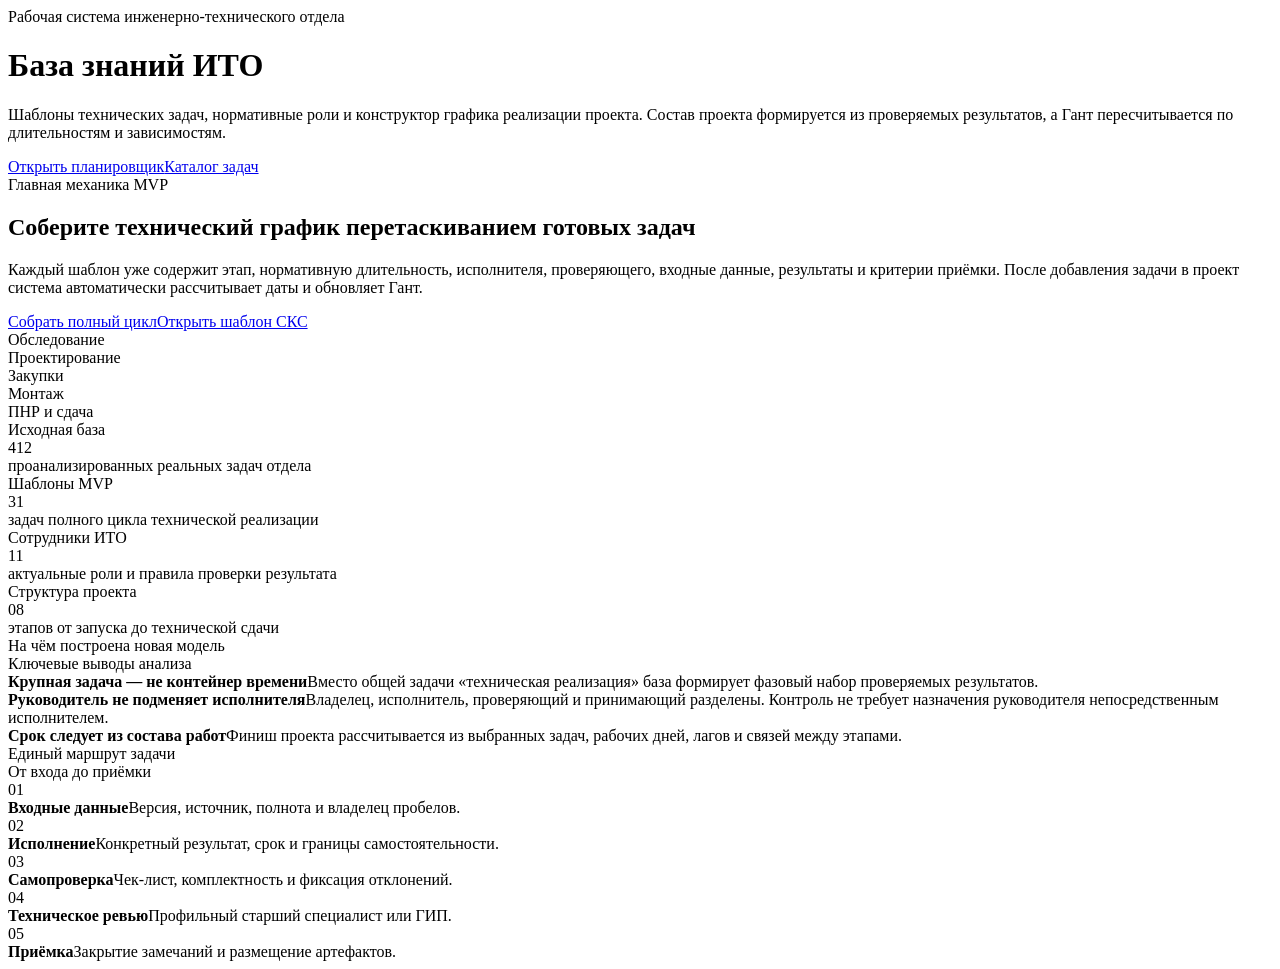
==== index.html @ ded4d078 "Add knowledge base home page" ====
<!doctype html><html lang="ru"><head><meta charset="utf-8"><meta name="viewport" content="width=device-width,initial-scale=1"><title>База знаний ИТО — Обзор</title><link rel="stylesheet" href="assets/styles.css"></head><body>
<div data-header></div><div class="layout"><div data-sidebar></div><main class="main">
  <div class="page-head"><div><div class="eyebrow">Рабочая система инженерно-технического отдела</div><h1>База знаний ИТО</h1><p class="lead">Шаблоны технических задач, нормативные роли и конструктор графика реализации проекта. Состав проекта формируется из проверяемых результатов, а Гант пересчитывается по длительностям и зависимостям.</p></div><div class="page-actions"><a class="btn btn-primary" href="planner.html">Открыть планировщик</a><a class="btn" href="templates.html">Каталог задач</a></div></div>

  <section class="card hero-panel">
    <div class="hero-copy"><div class="eyebrow">Главная механика MVP</div><h2>Соберите технический график перетаскиванием готовых задач</h2><p>Каждый шаблон уже содержит этап, нормативную длительность, исполнителя, проверяющего, входные данные, результаты и критерии приёмки. После добавления задачи в проект система автоматически рассчитывает даты и обновляет Гант.</p><div class="hero-actions"><a class="btn btn-primary" href="planner.html?preset=full">Собрать полный цикл</a><a class="btn" href="planner.html?preset=sks">Открыть шаблон СКС</a></div></div>
    <div class="mini-gantt" aria-label="Пример графика"><div class="mini-row"><div class="mini-label">Обследование</div><div class="mini-track"><div class="mini-bar" style="width:31%"></div></div></div><div class="mini-row"><div class="mini-label">Проектирование</div><div class="mini-track"><div class="mini-bar" style="width:67%;margin-left:18%"></div></div></div><div class="mini-row"><div class="mini-label">Закупки</div><div class="mini-track"><div class="mini-bar" style="width:46%;margin-left:43%"></div></div></div><div class="mini-row"><div class="mini-label">Монтаж</div><div class="mini-track"><div class="mini-bar" style="width:38%;margin-left:53%"></div></div></div><div class="mini-row"><div class="mini-label">ПНР и сдача</div><div class="mini-track"><div class="mini-bar" style="width:28%;margin-left:71%"></div></div></div></div>
  </section>

  <section class="grid grid-4 section">
    <div class="card card-pad metric"><div class="metric-label">Исходная база</div><div class="metric-value accent">412</div><div class="metric-note">проанализированных реальных задач отдела</div></div>
    <div class="card card-pad metric"><div class="metric-label">Шаблоны MVP</div><div class="metric-value">31</div><div class="metric-note">задач полного цикла технической реализации</div></div>
    <div class="card card-pad metric"><div class="metric-label">Сотрудники ИТО</div><div class="metric-value">11</div><div class="metric-note">актуальные роли и правила проверки результата</div></div>
    <div class="card card-pad metric"><div class="metric-label">Структура проекта</div><div class="metric-value">08</div><div class="metric-note">этапов от запуска до технической сдачи</div></div>
  </section>

  <section class="section"><div class="section-head"><div class="section-title">На чём построена новая модель</div><div class="section-note">Ключевые выводы анализа</div></div><div class="grid grid-3 insight-list">
    <div class="insight"><strong>Крупная задача — не контейнер времени</strong><span>Вместо общей задачи «техническая реализация» база формирует фазовый набор проверяемых результатов.</span></div>
    <div class="insight"><strong>Руководитель не подменяет исполнителя</strong><span>Владелец, исполнитель, проверяющий и принимающий разделены. Контроль не требует назначения руководителя непосредственным исполнителем.</span></div>
    <div class="insight"><strong>Срок следует из состава работ</strong><span>Финиш проекта рассчитывается из выбранных задач, рабочих дней, лагов и связей между этапами.</span></div>
  </div></section>

  <section class="section"><div class="section-head"><div class="section-title">Единый маршрут задачи</div><div class="section-note">От входа до приёмки</div></div><div class="process-flow">
    <div class="process-step"><div class="process-num">01</div><strong>Входные данные</strong><span>Версия, источник, полнота и владелец пробелов.</span></div>
    <div class="process-step"><div class="process-num">02</div><strong>Исполнение</strong><span>Конкретный результат, срок и границы самостоятельности.</span></div>
    <div class="process-step"><div class="process-num">03</div><strong>Самопроверка</strong><span>Чек-лист, комплектность и фиксация отклонений.</span></div>
    <div class="process-step"><div class="process-num">04</div><strong>Техническое ревью</strong><span>Профильный старший специалист или ГИП.</span></div>
    <div class="process-step"><div class="process-num">05</div><strong>Приёмка</strong><span>Закрытие замечаний и размещение артефактов.</span></div>
  </div></section>
</main></div><script src="assets/data.js"></script><script src="assets/app.js"></script></body></html>
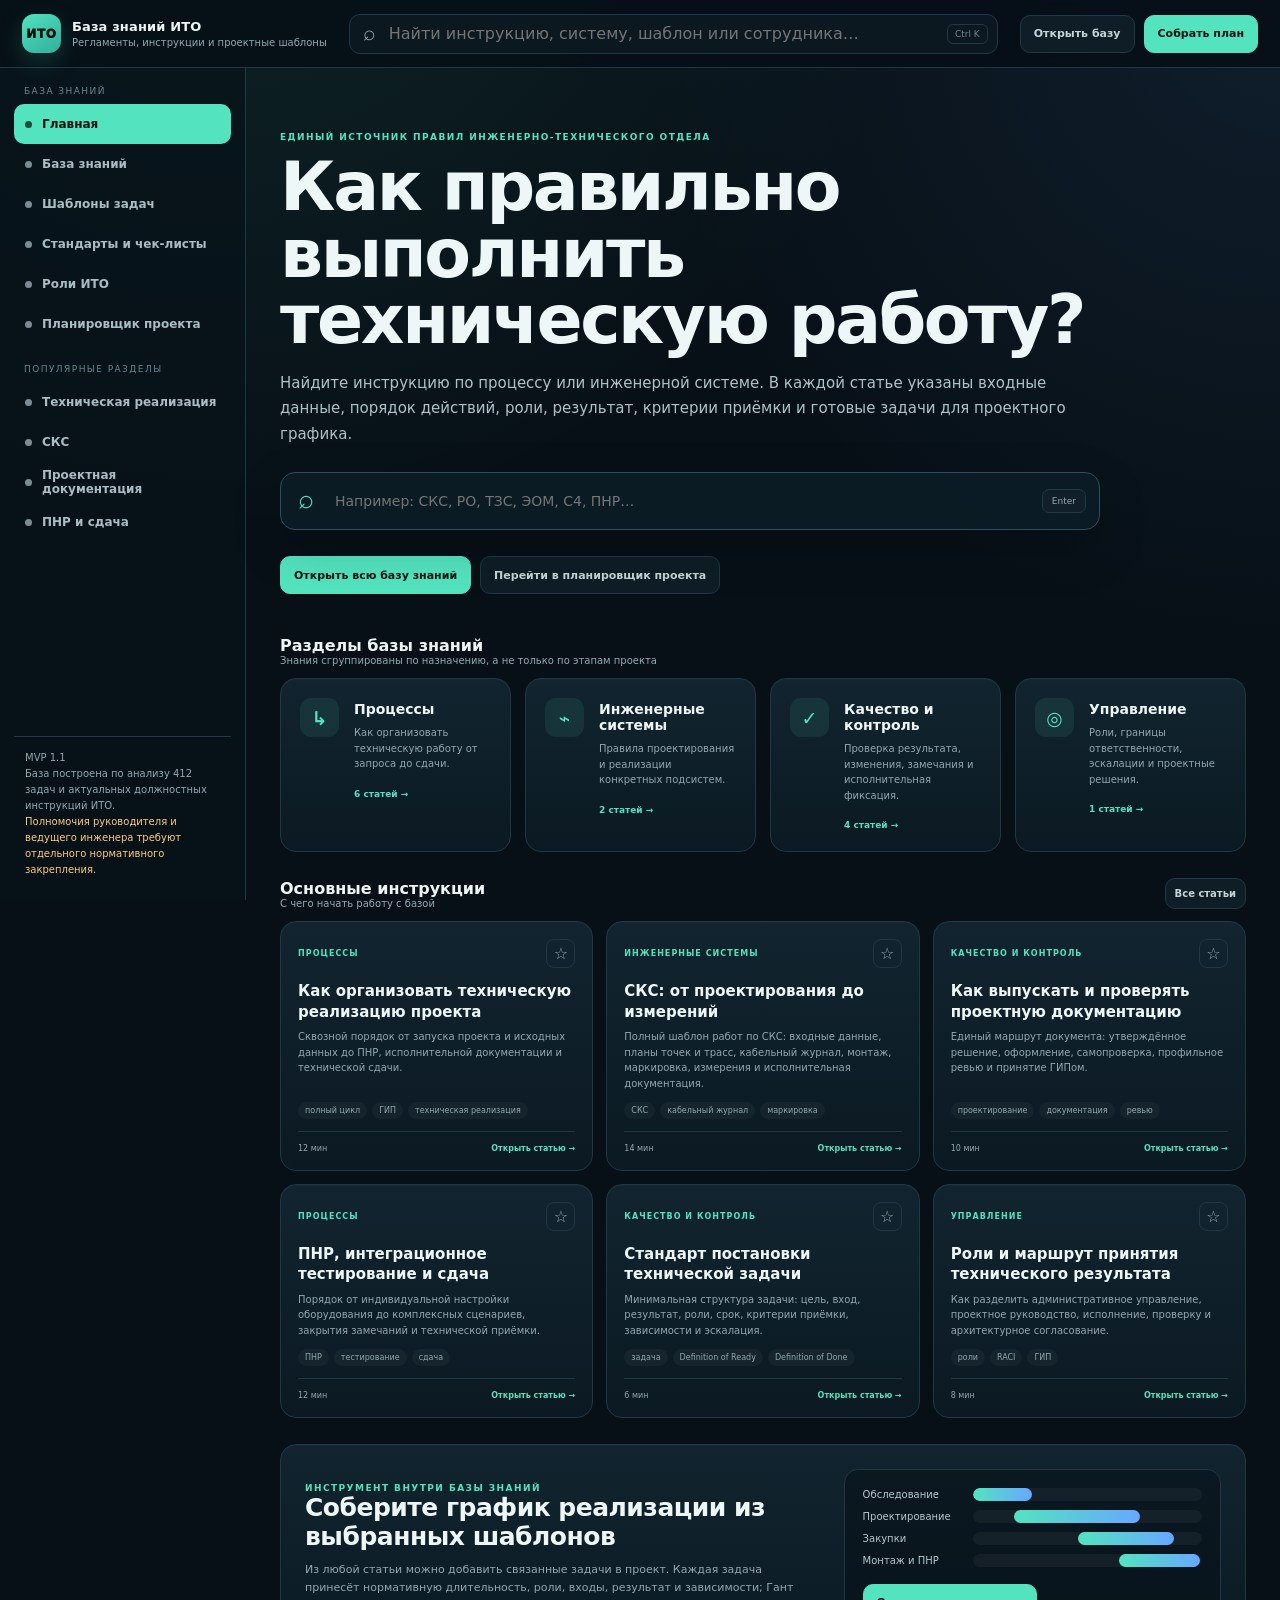
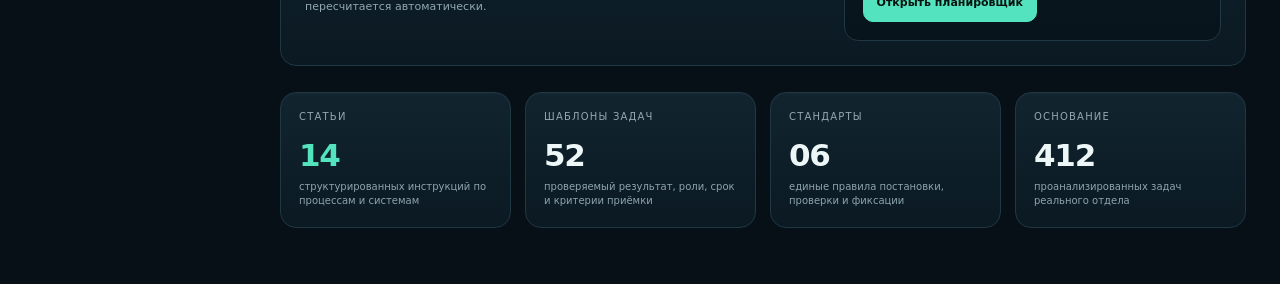
==== commit a4720982: "Load expanded design knowledge catalog" ====
--- a/index.html
+++ b/index.html
@@ -1,30 +1,8 @@
-<!doctype html><html lang="ru"><head><meta charset="utf-8"><meta name="viewport" content="width=device-width,initial-scale=1"><title>База знаний ИТО — Обзор</title><link rel="stylesheet" href="assets/styles.css"></head><body>
+<!doctype html><html lang="ru"><head><meta charset="utf-8"><meta name="viewport" content="width=device-width,initial-scale=1"><title>База знаний ИТО</title><link rel="stylesheet" href="assets/styles.css"></head><body>
 <div data-header></div><div class="layout"><div data-sidebar></div><main class="main">
-  <div class="page-head"><div><div class="eyebrow">Рабочая система инженерно-технического отдела</div><h1>База знаний ИТО</h1><p class="lead">Шаблоны технических задач, нормативные роли и конструктор графика реализации проекта. Состав проекта формируется из проверяемых результатов, а Гант пересчитывается по длительностям и зависимостям.</p></div><div class="page-actions"><a class="btn btn-primary" href="planner.html">Открыть планировщик</a><a class="btn" href="templates.html">Каталог задач</a></div></div>
-
-  <section class="card hero-panel">
-    <div class="hero-copy"><div class="eyebrow">Главная механика MVP</div><h2>Соберите технический график перетаскиванием готовых задач</h2><p>Каждый шаблон уже содержит этап, нормативную длительность, исполнителя, проверяющего, входные данные, результаты и критерии приёмки. После добавления задачи в проект система автоматически рассчитывает даты и обновляет Гант.</p><div class="hero-actions"><a class="btn btn-primary" href="planner.html?preset=full">Собрать полный цикл</a><a class="btn" href="planner.html?preset=sks">Открыть шаблон СКС</a></div></div>
-    <div class="mini-gantt" aria-label="Пример графика"><div class="mini-row"><div class="mini-label">Обследование</div><div class="mini-track"><div class="mini-bar" style="width:31%"></div></div></div><div class="mini-row"><div class="mini-label">Проектирование</div><div class="mini-track"><div class="mini-bar" style="width:67%;margin-left:18%"></div></div></div><div class="mini-row"><div class="mini-label">Закупки</div><div class="mini-track"><div class="mini-bar" style="width:46%;margin-left:43%"></div></div></div><div class="mini-row"><div class="mini-label">Монтаж</div><div class="mini-track"><div class="mini-bar" style="width:38%;margin-left:53%"></div></div></div><div class="mini-row"><div class="mini-label">ПНР и сдача</div><div class="mini-track"><div class="mini-bar" style="width:28%;margin-left:71%"></div></div></div></div>
-  </section>
-
-  <section class="grid grid-4 section">
-    <div class="card card-pad metric"><div class="metric-label">Исходная база</div><div class="metric-value accent">412</div><div class="metric-note">проанализированных реальных задач отдела</div></div>
-    <div class="card card-pad metric"><div class="metric-label">Шаблоны MVP</div><div class="metric-value">31</div><div class="metric-note">задач полного цикла технической реализации</div></div>
-    <div class="card card-pad metric"><div class="metric-label">Сотрудники ИТО</div><div class="metric-value">11</div><div class="metric-note">актуальные роли и правила проверки результата</div></div>
-    <div class="card card-pad metric"><div class="metric-label">Структура проекта</div><div class="metric-value">08</div><div class="metric-note">этапов от запуска до технической сдачи</div></div>
-  </section>
-
-  <section class="section"><div class="section-head"><div class="section-title">На чём построена новая модель</div><div class="section-note">Ключевые выводы анализа</div></div><div class="grid grid-3 insight-list">
-    <div class="insight"><strong>Крупная задача — не контейнер времени</strong><span>Вместо общей задачи «техническая реализация» база формирует фазовый набор проверяемых результатов.</span></div>
-    <div class="insight"><strong>Руководитель не подменяет исполнителя</strong><span>Владелец, исполнитель, проверяющий и принимающий разделены. Контроль не требует назначения руководителя непосредственным исполнителем.</span></div>
-    <div class="insight"><strong>Срок следует из состава работ</strong><span>Финиш проекта рассчитывается из выбранных задач, рабочих дней, лагов и связей между этапами.</span></div>
-  </div></section>
-
-  <section class="section"><div class="section-head"><div class="section-title">Единый маршрут задачи</div><div class="section-note">От входа до приёмки</div></div><div class="process-flow">
-    <div class="process-step"><div class="process-num">01</div><strong>Входные данные</strong><span>Версия, источник, полнота и владелец пробелов.</span></div>
-    <div class="process-step"><div class="process-num">02</div><strong>Исполнение</strong><span>Конкретный результат, срок и границы самостоятельности.</span></div>
-    <div class="process-step"><div class="process-num">03</div><strong>Самопроверка</strong><span>Чек-лист, комплектность и фиксация отклонений.</span></div>
-    <div class="process-step"><div class="process-num">04</div><strong>Техническое ревью</strong><span>Профильный старший специалист или ГИП.</span></div>
-    <div class="process-step"><div class="process-num">05</div><strong>Приёмка</strong><span>Закрытие замечаний и размещение артефактов.</span></div>
-  </div></section>
-</main></div><script src="assets/data.js"></script><script src="assets/app.js"></script></body></html>
+  <section class="knowledge-home-hero"><div class="eyebrow">Единый источник правил инженерно-технического отдела</div><h1>Как правильно выполнить техническую работу?</h1><p>Найдите инструкцию по процессу или инженерной системе. В каждой статье указаны входные данные, порядок действий, роли, результат, критерии приёмки и готовые задачи для проектного графика.</p><div class="knowledge-home-search"><span>⌕</span><input id="homeKnowledgeSearch" placeholder="Например: СКС, РО, ТЗС, ЭОМ, С4, ПНР…"><kbd>Enter</kbd></div><div id="homeSearchResult" class="home-search-results"></div><div class="hero-actions"><a class="btn btn-primary" href="knowledge.html">Открыть всю базу знаний</a><a class="btn" href="planner.html">Перейти в планировщик проекта</a></div></section>
+  <section class="section"><div class="section-head"><div><div class="section-title">Разделы базы знаний</div><div class="section-note">Знания сгруппированы по назначению, а не только по этапам проекта</div></div></div><div class="grid grid-4" id="homeCategories"></div></section>
+  <section class="section"><div class="section-head"><div><div class="section-title">Основные инструкции</div><div class="section-note">С чего начать работу с базой</div></div><a class="btn btn-sm" href="knowledge.html">Все статьи</a></div><div class="article-grid home-article-grid" id="homeArticles"></div></section>
+  <section class="section"><div class="card knowledge-planner-callout"><div><div class="eyebrow">Инструмент внутри базы знаний</div><h2>Соберите график реализации из выбранных шаблонов</h2><p>Из любой статьи можно добавить связанные задачи в проект. Каждая задача принесёт нормативную длительность, роли, входы, результат и зависимости; Гант пересчитается автоматически.</p></div><div class="planner-callout-visual"><div class="mini-row"><div class="mini-label">Обследование</div><div class="mini-track"><div class="mini-bar" style="width:26%"></div></div></div><div class="mini-row"><div class="mini-label">Проектирование</div><div class="mini-track"><div class="mini-bar" style="width:55%;margin-left:18%"></div></div></div><div class="mini-row"><div class="mini-label">Закупки</div><div class="mini-track"><div class="mini-bar" style="width:42%;margin-left:46%"></div></div></div><div class="mini-row"><div class="mini-label">Монтаж и ПНР</div><div class="mini-track"><div class="mini-bar" style="width:35%;margin-left:64%"></div></div></div><a class="btn btn-primary" href="planner.html?preset=full">Открыть планировщик</a></div></div></section>
+  <section class="grid grid-4 section"><div class="card card-pad metric"><div class="metric-label">Статьи</div><div class="metric-value accent" id="articleMetric">14</div><div class="metric-note">структурированных инструкций по процессам и системам</div></div><div class="card card-pad metric"><div class="metric-label">Шаблоны задач</div><div class="metric-value" id="templateMetric">52</div><div class="metric-note">проверяемый результат, роли, срок и критерии приёмки</div></div><div class="card card-pad metric"><div class="metric-label">Стандарты</div><div class="metric-value">06</div><div class="metric-note">единые правила постановки, проверки и фиксации</div></div><div class="card card-pad metric"><div class="metric-label">Основание</div><div class="metric-value">412</div><div class="metric-note">проанализированных задач реального отдела</div></div></section>
+</main></div><script src="assets/data.js"></script><script src="assets/design-v12-rows-1.js"></script><script src="assets/design-v12-rows-2.js"></script><script src="assets/design-v12-rows-3.js"></script><script src="assets/design-v12-apply.js"></script><script src="assets/knowledge.js"></script><script src="assets/app.js"></script></body></html>
--- a/assets/styles.css
+++ b/assets/styles.css
@@ -0,0 +1,454 @@
+:root {
+  --bg: #071017;
+  --bg-2: #0a151e;
+  --surface: #0d1b25;
+  --surface-2: #10222d;
+  --surface-3: #132a35;
+  --line: #203744;
+  --line-2: #2f4e5c;
+  --text: #eef7f8;
+  --muted: #92a9b1;
+  --muted-2: #6d858e;
+  --accent: #53e3bf;
+  --accent-2: #67a8ff;
+  --warn: #ffcc7a;
+  --danger: #ff7f91;
+  --good: #7ce0a8;
+  --shadow: 0 20px 55px rgba(0, 0, 0, .28);
+  --radius: 16px;
+  --sidebar: 246px;
+  --topbar: 68px;
+  --day-width: 30px;
+  font-family: Inter, ui-sans-serif, system-ui, -apple-system, BlinkMacSystemFont, "Segoe UI", sans-serif;
+  color-scheme: dark;
+}
+* { box-sizing: border-box; }
+html { background: var(--bg); }
+body { margin: 0; color: var(--text); background:
+  radial-gradient(circle at 18% -10%, rgba(83,227,191,.10), transparent 31%),
+  radial-gradient(circle at 100% 0%, rgba(103,168,255,.09), transparent 28%),
+  var(--bg); min-height: 100vh; }
+a { color: inherit; text-decoration: none; }
+button, input, select, textarea { font: inherit; }
+button { color: inherit; }
+.hidden { display: none !important; }
+.muted { color: var(--muted); }
+.small { font-size: 12px; }
+.good { color: var(--good); }
+.warn { color: var(--warn); }
+.danger { color: var(--danger); }
+.accent { color: var(--accent); }
+
+.topbar {
+  position: fixed; inset: 0 0 auto 0; height: var(--topbar); z-index: 80;
+  display: flex; align-items: center; gap: 22px; padding: 0 22px;
+  border-bottom: 1px solid var(--line); background: rgba(7,16,23,.92); backdrop-filter: blur(18px);
+}
+.brand { min-width: calc(var(--sidebar) - 22px); display: flex; align-items: center; gap: 11px; }
+.brand-mark { width: 39px; height: 39px; display: grid; place-items: center; border-radius: 12px; background: linear-gradient(145deg, var(--accent), #2fae9b); color: #04110d; font-weight: 950; font-size: 12px; letter-spacing: .06em; box-shadow: 0 8px 25px rgba(83,227,191,.18); }
+.brand-copy strong { display: block; font-size: 13px; letter-spacing: .01em; }
+.brand-copy span { display: block; color: var(--muted); font-size: 10px; margin-top: 3px; }
+.top-search { position: relative; flex: 1; max-width: 660px; }
+.top-search input { width: 100%; height: 40px; padding: 0 92px 0 39px; color: var(--text); border: 1px solid var(--line); border-radius: 11px; background: #0b1820; outline: none; }
+.top-search:before { content: "⌕"; position: absolute; left: 14px; top: 7px; color: var(--muted); font-size: 21px; z-index: 2; }
+.top-search input:focus { border-color: var(--line-2); box-shadow: 0 0 0 4px rgba(83,227,191,.06); }
+.search-kbd { position: absolute; right: 10px; top: 10px; padding: 4px 7px; border: 1px solid var(--line); border-radius: 6px; color: var(--muted-2); font-size: 9px; }
+.top-actions { margin-left: auto; display: flex; gap: 9px; }
+
+.layout { padding-top: var(--topbar); min-height: 100vh; display: grid; grid-template-columns: var(--sidebar) minmax(0, 1fr); }
+.sidebar { position: fixed; top: var(--topbar); left: 0; bottom: 0; width: var(--sidebar); padding: 18px 14px; border-right: 1px solid var(--line); background: rgba(8,18,25,.72); display: flex; flex-direction: column; }
+.nav-group + .nav-group { margin-top: 20px; }
+.nav-label { padding: 0 10px 8px; color: var(--muted-2); font-size: 9px; text-transform: uppercase; letter-spacing: .16em; }
+.nav-link { display: flex; align-items: center; gap: 10px; min-height: 40px; padding: 0 11px; border-radius: 10px; color: #a9bdc3; font-size: 12px; font-weight: 650; }
+.nav-link:hover { background: rgba(255,255,255,.035); color: var(--text); }
+.nav-link.active { color: #07130f; background: var(--accent); }
+.nav-dot { width: 7px; height: 7px; border-radius: 50%; background: currentColor; opacity: .72; }
+.sidebar-foot { margin-top: auto; padding: 13px 11px 4px; border-top: 1px solid var(--line); color: var(--muted); font-size: 10px; line-height: 1.6; }
+.main { grid-column: 2; width: 100%; min-width: 0; padding: 30px 34px 56px; }
+
+.page-head { display: flex; align-items: flex-start; justify-content: space-between; gap: 26px; margin-bottom: 24px; }
+.eyebrow { color: var(--accent); text-transform: uppercase; letter-spacing: .16em; font-size: 9px; font-weight: 850; }
+h1, h2, h3, p { margin-top: 0; }
+h1 { margin-bottom: 10px; font-size: clamp(28px, 4vw, 45px); line-height: 1.04; letter-spacing: -.035em; }
+h2 { margin-bottom: 10px; font-size: 24px; letter-spacing: -.02em; }
+h3 { margin-bottom: 8px; font-size: 15px; }
+.lead { max-width: 760px; color: #a8bdc3; font-size: 14px; line-height: 1.65; margin-bottom: 0; }
+.page-actions { display: flex; gap: 9px; flex-wrap: wrap; justify-content: flex-end; }
+
+.btn { min-height: 38px; display: inline-flex; align-items: center; justify-content: center; gap: 8px; padding: 0 13px; border: 1px solid var(--line); border-radius: 10px; background: #0e1d26; color: #c4d4d8; font-size: 11px; font-weight: 750; cursor: pointer; }
+.btn:hover { border-color: var(--line-2); background: #122731; color: var(--text); }
+.btn-primary { color: #06130f; background: var(--accent); border-color: var(--accent); }
+.btn-primary:hover { color: #06130f; background: #69edcb; border-color: #69edcb; }
+.btn-danger { color: #ffd9df; border-color: rgba(255,127,145,.28); background: rgba(255,127,145,.08); }
+.btn-ghost { background: transparent; }
+.btn-sm { min-height: 31px; padding: 0 9px; font-size: 10px; }
+.icon-btn { width: 31px; height: 31px; display: grid; place-items: center; padding: 0; border: 1px solid var(--line); border-radius: 8px; background: #0c1a22; color: var(--muted); cursor: pointer; }
+.icon-btn:hover { color: var(--text); border-color: var(--line-2); }
+
+.grid { display: grid; gap: 14px; }
+.grid-2 { grid-template-columns: repeat(2, minmax(0,1fr)); }
+.grid-3 { grid-template-columns: repeat(3, minmax(0,1fr)); }
+.grid-4 { grid-template-columns: repeat(4, minmax(0,1fr)); }
+.card { border: 1px solid var(--line); border-radius: var(--radius); background: linear-gradient(180deg, rgba(18,38,49,.92), rgba(11,26,35,.92)); box-shadow: 0 1px 0 rgba(255,255,255,.02) inset; }
+.card-pad { padding: 18px; }
+.metric { min-height: 126px; }
+.metric-label { color: var(--muted); font-size: 10px; text-transform: uppercase; letter-spacing: .12em; }
+.metric-value { margin-top: 15px; font-size: 31px; font-weight: 900; letter-spacing: -.04em; }
+.metric-note { margin-top: 7px; color: #8ea5ad; font-size: 10px; line-height: 1.45; }
+.section { margin-top: 26px; }
+.section-head { display: flex; align-items: center; justify-content: space-between; gap: 12px; margin-bottom: 12px; }
+.section-title { font-size: 16px; font-weight: 850; }
+.section-note { color: var(--muted); font-size: 10px; }
+
+.hero-panel { padding: 25px; display: grid; grid-template-columns: minmax(0,1.15fr) minmax(320px,.85fr); gap: 22px; overflow: hidden; position: relative; }
+.hero-panel:after { content: ""; position: absolute; width: 330px; height: 330px; border-radius: 50%; right: -150px; top: -170px; background: rgba(83,227,191,.09); filter: blur(4px); }
+.hero-copy { position: relative; z-index: 2; }
+.hero-copy h2 { font-size: 27px; max-width: 620px; }
+.hero-copy p { max-width: 650px; color: var(--muted); font-size: 12px; line-height: 1.65; }
+.hero-actions { display: flex; gap: 9px; margin-top: 18px; flex-wrap: wrap; }
+.mini-gantt { display: grid; align-content: center; gap: 10px; position: relative; z-index: 2; }
+.mini-row { display: grid; grid-template-columns: 100px 1fr; gap: 10px; align-items: center; }
+.mini-label { color: #b7c9cd; font-size: 10px; }
+.mini-track { height: 13px; border-radius: 999px; background: rgba(255,255,255,.045); overflow: hidden; }
+.mini-bar { height: 100%; border-radius: inherit; background: linear-gradient(90deg, var(--accent), var(--accent-2)); }
+
+.insight-list { display: grid; gap: 10px; }
+.insight { padding: 15px; border: 1px solid var(--line); border-radius: 13px; background: rgba(255,255,255,.018); }
+.insight strong { display: block; font-size: 12px; }
+.insight span { display: block; color: var(--muted); font-size: 10px; line-height: 1.55; margin-top: 6px; }
+.process-flow { display: grid; grid-template-columns: repeat(5, minmax(0,1fr)); gap: 8px; }
+.process-step { position: relative; padding: 14px 13px; min-height: 106px; border: 1px solid var(--line); border-radius: 13px; background: rgba(255,255,255,.02); }
+.process-step:not(:last-child):after { content: "→"; position: absolute; right: -9px; top: 42px; color: var(--line-2); z-index: 2; }
+.process-num { color: var(--accent); font-size: 9px; letter-spacing: .1em; }
+.process-step strong { display: block; font-size: 11px; margin-top: 13px; }
+.process-step span { display: block; color: var(--muted); font-size: 9px; line-height: 1.45; margin-top: 6px; }
+
+.search-results { display: none; position: absolute; top: 47px; left: 0; right: 0; max-height: 380px; overflow: auto; border: 1px solid var(--line-2); border-radius: 12px; background: #0a1820; box-shadow: var(--shadow); z-index: 95; }
+.search-results.open { display: block; }
+.search-result { display: block; padding: 12px 14px; border-bottom: 1px solid var(--line); }
+.search-result:last-child { border-bottom: 0; }
+.search-result:hover { background: rgba(83,227,191,.055); }
+.search-result strong { display: block; font-size: 11px; }
+.search-result span { display: block; margin-top: 4px; color: var(--muted); font-size: 9px; }
+
+.toolbar { display: flex; gap: 8px; flex-wrap: wrap; align-items: center; }
+.chip { display: inline-flex; align-items: center; min-height: 32px; padding: 0 10px; border: 1px solid var(--line); border-radius: 999px; color: #a7bbc1; background: rgba(255,255,255,.02); font-size: 10px; cursor: pointer; }
+.chip.active { color: #06130f; background: var(--accent); border-color: var(--accent); }
+.input, .select, .textarea { width: 100%; color: var(--text); background: #0a1820; border: 1px solid var(--line); border-radius: 9px; outline: none; }
+.input, .select { height: 38px; padding: 0 10px; }
+.textarea { min-height: 92px; padding: 10px; resize: vertical; line-height: 1.5; }
+.input:focus, .select:focus, .textarea:focus { border-color: var(--line-2); box-shadow: 0 0 0 4px rgba(83,227,191,.055); }
+.field { display: grid; gap: 6px; }
+.field label { color: #9db1b8; font-size: 9px; font-weight: 800; letter-spacing: .04em; }
+.form-grid { display: grid; grid-template-columns: repeat(2,minmax(0,1fr)); gap: 11px; }
+
+/* Template library */
+.template-grid { display: grid; grid-template-columns: repeat(3,minmax(0,1fr)); gap: 12px; }
+.template-card { padding: 16px; min-height: 210px; display: flex; flex-direction: column; cursor: pointer; transition: transform .16s ease, border-color .16s ease; }
+.template-card:hover { transform: translateY(-2px); border-color: var(--line-2); }
+.template-phase { display: flex; align-items: center; justify-content: space-between; gap: 10px; }
+.phase-pill { display: inline-flex; align-items: center; padding: 5px 8px; border-radius: 999px; font-size: 9px; font-weight: 820; background: rgba(255,255,255,.055); color: #bcd0d5; }
+.template-duration { color: var(--accent); font-size: 10px; font-weight: 850; }
+.template-card h3 { margin-top: 17px; font-size: 14px; line-height: 1.35; }
+.template-card p { color: var(--muted); font-size: 10px; line-height: 1.55; }
+.template-meta { margin-top: auto; padding-top: 13px; border-top: 1px solid var(--line); display: grid; gap: 5px; color: #a6b9be; font-size: 9px; }
+
+/* Roles */
+.role-table { overflow: auto; border: 1px solid var(--line); border-radius: 14px; }
+.role-table table { width: 100%; min-width: 900px; border-collapse: collapse; }
+.role-table th { text-align: left; padding: 12px 14px; color: var(--muted-2); background: #0b1921; font-size: 9px; text-transform: uppercase; letter-spacing: .12em; border-bottom: 1px solid var(--line); }
+.role-table td { padding: 14px; border-bottom: 1px solid var(--line); vertical-align: top; font-size: 10px; line-height: 1.5; }
+.role-table tr:last-child td { border-bottom: 0; }
+.role-person { font-size: 11px; font-weight: 850; }
+.role-title { color: var(--muted); font-size: 9px; margin-top: 4px; }
+.status-note { display: inline-flex; margin-top: 5px; color: var(--warn); font-size: 8px; }
+.level-badge { display: inline-flex; padding: 5px 8px; border-radius: 7px; background: rgba(103,168,255,.09); border: 1px solid rgba(103,168,255,.18); color: #bed4ff; font-size: 9px; }
+
+/* Standards */
+.standard-grid { display: grid; grid-template-columns: repeat(2,minmax(0,1fr)); gap: 12px; }
+.standard-card { padding: 18px; min-height: 150px; }
+.standard-code { color: var(--accent); font-size: 9px; font-weight: 900; letter-spacing: .13em; }
+.standard-card h3 { margin-top: 15px; }
+.standard-card p { color: var(--muted); font-size: 10px; line-height: 1.6; }
+
+/* Planner */
+.planner-main { padding: 20px 22px 44px; }
+.planner-shell { display: grid; grid-template-columns: 330px minmax(0,1fr); gap: 14px; align-items: start; }
+.catalog-panel { position: sticky; top: calc(var(--topbar) + 14px); height: calc(100vh - var(--topbar) - 28px); display: flex; flex-direction: column; overflow: hidden; }
+.panel-head { padding: 15px; border-bottom: 1px solid var(--line); }
+.panel-title-row { display: flex; justify-content: space-between; align-items: center; gap: 10px; }
+.panel-title { font-size: 13px; font-weight: 880; }
+.panel-sub { color: var(--muted); font-size: 9px; line-height: 1.45; margin-top: 4px; }
+.catalog-search { margin-top: 12px; }
+.catalog-filters { display: flex; gap: 6px; overflow-x: auto; padding: 11px 14px 8px; scrollbar-width: thin; }
+.catalog-list { flex: 1; overflow: auto; padding: 7px 11px 14px; display: grid; align-content: start; gap: 8px; }
+.catalog-task { padding: 12px; border: 1px solid var(--line); border-radius: 11px; background: rgba(255,255,255,.018); cursor: grab; user-select: none; }
+.catalog-task:hover { border-color: var(--line-2); background: rgba(83,227,191,.035); }
+.catalog-task.dragging { opacity: .45; }
+.catalog-task-top { display: flex; justify-content: space-between; gap: 9px; align-items: flex-start; }
+.catalog-task h4 { margin: 0; font-size: 11px; line-height: 1.35; }
+.catalog-task p { color: var(--muted); font-size: 9px; line-height: 1.45; margin: 7px 0 0; }
+.catalog-task-foot { display: flex; justify-content: space-between; gap: 8px; align-items: center; margin-top: 10px; }
+.catalog-task-foot span { color: #a8bbc0; font-size: 8px; }
+.add-circle { width: 25px; height: 25px; border: 1px solid var(--line-2); border-radius: 8px; display: grid; place-items: center; background: #10242d; color: var(--accent); cursor: pointer; }
+
+.workspace { min-width: 0; display: grid; gap: 12px; }
+.project-bar { padding: 14px; display: grid; grid-template-columns:minmax(220px,1.6fr) 150px 150px 160px auto; gap: 10px; align-items: end; }
+.project-bar .field label { white-space: nowrap; }
+.save-state { display: inline-flex; align-items: center; gap: 6px; color: var(--muted); font-size: 9px; height: 38px; }
+.save-dot { width: 7px; height: 7px; border-radius: 50%; background: var(--good); box-shadow: 0 0 0 4px rgba(124,224,168,.08); }
+.planner-metrics { display: grid; grid-template-columns: repeat(4,minmax(0,1fr)); gap: 10px; }
+.planner-metric { padding: 13px 14px; min-height: 84px; }
+.planner-metric .metric-label { font-size: 8px; }
+.planner-metric .metric-value { margin-top: 9px; font-size: 20px; }
+.planner-metric .metric-note { font-size: 8px; }
+
+.preset-strip { padding: 12px; display: flex; gap: 8px; align-items: center; overflow-x: auto; }
+.preset-label { color: var(--muted-2); font-size: 9px; text-transform: uppercase; letter-spacing: .1em; white-space: nowrap; margin-right: 3px; }
+.preset-btn { white-space: nowrap; }
+
+.plan-card { overflow: hidden; }
+.plan-head { display: flex; justify-content: space-between; align-items: center; gap: 12px; padding: 13px 15px; border-bottom: 1px solid var(--line); }
+.plan-head-left { display: flex; align-items: center; gap: 10px; }
+.plan-count { min-width: 24px; height: 24px; padding: 0 7px; display: grid; place-items: center; border-radius: 8px; color: #05130e; background: var(--accent); font-size: 9px; font-weight: 900; }
+.plan-title { font-size: 12px; font-weight: 850; }
+.plan-actions { display: flex; gap: 7px; flex-wrap: wrap; }
+.dropzone { margin: 12px; min-height: 72px; display: grid; place-items: center; text-align: center; padding: 14px; border: 1px dashed var(--line-2); border-radius: 12px; color: var(--muted); font-size: 10px; background: rgba(83,227,191,.018); }
+.dropzone.drag-over { color: var(--accent); border-color: var(--accent); background: rgba(83,227,191,.07); }
+.dropzone strong { display: block; color: #c5d7db; font-size: 11px; margin-bottom: 4px; }
+.task-list { display: grid; }
+.task-row { display: grid; grid-template-columns: 28px minmax(220px,1.7fr) 135px 74px minmax(130px,1fr) 88px 86px; gap: 8px; align-items: center; padding: 10px 12px; border-top: 1px solid var(--line); background: rgba(255,255,255,.01); }
+.task-row:hover { background: rgba(255,255,255,.025); }
+.task-row.drag-over { box-shadow: inset 0 2px 0 var(--accent); }
+.drag-handle { color: var(--muted-2); cursor: grab; text-align: center; letter-spacing: -2px; }
+.task-main { min-width: 0; cursor: pointer; }
+.task-name { white-space: nowrap; overflow: hidden; text-overflow: ellipsis; font-size: 10px; font-weight: 800; }
+.task-sub { display: flex; gap: 6px; align-items: center; margin-top: 4px; color: var(--muted); font-size: 8px; }
+.task-row .input, .task-row .select { height: 32px; padding: 0 8px; font-size: 9px; }
+.task-actions { display: flex; gap: 5px; justify-content: flex-end; }
+.empty-plan { padding: 25px 15px 30px; text-align: center; color: var(--muted); font-size: 10px; }
+
+.gantt-card { overflow: hidden; }
+.gantt-head { display: flex; justify-content: space-between; gap: 12px; align-items: center; padding: 13px 15px; border-bottom: 1px solid var(--line); }
+.gantt-controls { display: flex; gap: 7px; align-items: center; }
+.gantt-viewport { overflow: auto; max-height: 620px; background: #09161e; }
+.gantt-grid { min-width: 100%; position: relative; }
+.gantt-header, .gantt-row { display: grid; grid-template-columns: 260px auto; min-width: max-content; }
+.gantt-header { position: sticky; top: 0; z-index: 25; background: #0b1a22; border-bottom: 1px solid var(--line-2); }
+.gantt-label-head { position: sticky; left: 0; z-index: 28; padding: 11px 13px; background: #0b1a22; border-right: 1px solid var(--line-2); color: var(--muted); font-size: 9px; }
+.timeline-head { position: relative; height: 58px; }
+.week-labels { height: 27px; display: flex; }
+.week-label { position: absolute; top: 0; height: 27px; display: flex; align-items: center; padding-left: 8px; border-left: 1px solid var(--line); color: #b6c8cc; font-size: 9px; font-weight: 750; }
+.day-labels { position: absolute; left: 0; right: 0; bottom: 0; height: 31px; display: flex; }
+.day-cell { width: var(--day-width); flex: 0 0 var(--day-width); height: 31px; display: grid; place-items: center; border-left: 1px solid rgba(32,55,68,.7); color: #78919a; font-size: 8px; }
+.day-cell.weekend { background: rgba(255,255,255,.025); color: #556e77; }
+.day-cell.today { color: var(--accent); background: rgba(83,227,191,.06); }
+.gantt-row { min-height: 44px; border-bottom: 1px solid rgba(32,55,68,.7); }
+.gantt-row:last-child { border-bottom: 0; }
+.gantt-label { position: sticky; left: 0; z-index: 12; padding: 8px 12px; border-right: 1px solid var(--line-2); background: #0b1921; min-width: 0; cursor: pointer; }
+.gantt-label strong { display: block; max-width: 230px; white-space: nowrap; overflow: hidden; text-overflow: ellipsis; font-size: 9px; }
+.gantt-label span { display: block; color: var(--muted); font-size: 7px; margin-top: 3px; }
+.timeline-row { position: relative; min-height: 44px; background-image: repeating-linear-gradient(to right, transparent 0, transparent calc(var(--day-width) - 1px), rgba(32,55,68,.52) calc(var(--day-width) - 1px), rgba(32,55,68,.52) var(--day-width)); }
+.weekend-band { position: absolute; top: 0; bottom: 0; background: rgba(255,255,255,.022); pointer-events: none; }
+.today-line { position: absolute; top: 0; bottom: 0; width: 1px; background: var(--accent); z-index: 5; pointer-events: none; opacity: .72; }
+.gantt-bar { position: absolute; top: 9px; height: 26px; min-width: 18px; display: flex; align-items: center; padding: 0 8px; border-radius: 7px; color: #06110e; font-size: 8px; font-weight: 850; white-space: nowrap; overflow: hidden; cursor: grab; user-select: none; box-shadow: 0 6px 18px rgba(0,0,0,.18); }
+.gantt-bar.dragging { opacity: .75; cursor: grabbing; z-index: 10; }
+.gantt-bar .bar-text { overflow: hidden; text-overflow: ellipsis; }
+.gantt-bar .resize-handle { position: absolute; right: 0; top: 0; bottom: 0; width: 7px; cursor: ew-resize; background: rgba(0,0,0,.14); }
+.phase-init { background: #8aa7ff; }
+.phase-survey { background: #7ed6c4; }
+.phase-design { background: #61b8ff; }
+.phase-procurement { background: #ffcc7a; }
+.phase-prep { background: #cf9cff; }
+.phase-install { background: #ff9d78; }
+.phase-commission { background: #7ce0a8; }
+.phase-handover { background: #b7d77a; }
+.gantt-empty { padding: 32px; color: var(--muted); font-size: 10px; text-align: center; }
+
+.workload-grid { display: grid; grid-template-columns: repeat(3,minmax(0,1fr)); gap: 10px; }
+.workload-card { padding: 13px; }
+.workload-top { display: flex; justify-content: space-between; gap: 10px; font-size: 10px; }
+.workload-bar { height: 6px; margin-top: 10px; border-radius: 999px; background: rgba(255,255,255,.045); overflow: hidden; }
+.workload-fill { height: 100%; border-radius: inherit; background: linear-gradient(90deg,var(--accent-2),var(--accent)); }
+
+.modal-backdrop { position: fixed; inset: 0; display: none; place-items: center; padding: 18px; background: rgba(0,0,0,.7); backdrop-filter: blur(8px); z-index: 120; }
+.modal-backdrop.open { display: grid; }
+.modal { width: min(820px,100%); max-height: 90vh; overflow: auto; border: 1px solid var(--line-2); border-radius: 18px; background: #0a1820; box-shadow: 0 35px 110px rgba(0,0,0,.58); }
+.modal-head { display: flex; justify-content: space-between; align-items: flex-start; gap: 16px; padding: 18px 20px; border-bottom: 1px solid var(--line); }
+.modal-body { padding: 19px 20px; }
+.modal-foot { display: flex; justify-content: flex-end; gap: 8px; padding: 0 20px 20px; }
+.detail-columns { display: grid; grid-template-columns: repeat(2,minmax(0,1fr)); gap: 13px; margin-top: 14px; }
+.detail-block { padding: 13px; border: 1px solid var(--line); border-radius: 11px; background: rgba(255,255,255,.018); }
+.detail-block h4 { margin: 0 0 10px; color: #b8cbd0; font-size: 9px; text-transform: uppercase; letter-spacing: .12em; }
+.detail-block ul { margin: 0; padding-left: 17px; color: #a9bdc2; font-size: 9px; line-height: 1.65; }
+.toast { position: fixed; right: 22px; bottom: 22px; z-index: 150; padding: 12px 14px; border: 1px solid var(--line-2); border-radius: 10px; background: #10242d; color: #dcebed; box-shadow: var(--shadow); font-size: 10px; transform: translateY(18px); opacity: 0; pointer-events: none; transition: .22s ease; }
+.toast.show { transform: translateY(0); opacity: 1; }
+
+@media (max-width: 1200px) {
+  .grid-4, .planner-metrics { grid-template-columns: repeat(2,minmax(0,1fr)); }
+  .template-grid { grid-template-columns: repeat(2,minmax(0,1fr)); }
+  .process-flow { grid-template-columns: repeat(3,minmax(0,1fr)); }
+  .process-step:after { display: none; }
+  .project-bar { grid-template-columns: 1fr 150px 150px; }
+  .project-bar .deadline-field, .project-bar .save-state { display: none; }
+  .task-row { grid-template-columns: 26px minmax(200px,1.5fr) 120px 68px minmax(120px,1fr) 80px; }
+  .task-row .progress-cell { display: none; }
+}
+@media (max-width: 940px) {
+  :root { --sidebar: 0px; }
+  .topbar { padding: 0 14px; }
+  .brand { min-width: auto; }
+  .brand-copy, .top-actions { display: none; }
+  .layout { grid-template-columns: 1fr; }
+  .sidebar { display: none; }
+  .main { grid-column: 1; padding: 22px 15px 44px; }
+  .planner-main { padding: 14px; }
+  .planner-shell { grid-template-columns: 1fr; }
+  .catalog-panel { position: relative; top: auto; height: auto; max-height: 500px; }
+  .hero-panel { grid-template-columns: 1fr; }
+  .grid-3 { grid-template-columns: repeat(2,minmax(0,1fr)); }
+  .workload-grid { grid-template-columns: repeat(2,minmax(0,1fr)); }
+}
+@media (max-width: 640px) {
+  .page-head { flex-direction: column; }
+  .page-actions { justify-content: flex-start; }
+  .grid-2, .grid-3, .grid-4, .planner-metrics, .template-grid, .standard-grid, .workload-grid { grid-template-columns: 1fr; }
+  .process-flow { grid-template-columns: 1fr; }
+  .project-bar { grid-template-columns: 1fr; }
+  .project-bar .deadline-field { display: grid; }
+  .task-row { grid-template-columns: 22px minmax(160px,1fr) 62px 70px; }
+  .task-row .owner-cell, .task-row .dependency-cell, .task-row .progress-cell { display: none; }
+  .gantt-header, .gantt-row { grid-template-columns: 190px auto; }
+  .gantt-label strong { max-width: 165px; }
+  .detail-columns, .form-grid { grid-template-columns: 1fr; }
+}
+@media print {
+  .topbar, .sidebar, .catalog-panel, .preset-strip, .plan-card, .page-actions, .gantt-controls { display: none !important; }
+  .layout { display: block; padding: 0; }
+  .main, .planner-main { padding: 0; }
+  body { background: #fff; color: #111; }
+  .card, .gantt-card { box-shadow: none; border-color: #aaa; }
+  .workspace { display: block; }
+  .gantt-viewport { overflow: visible; max-height: none; }
+}
+
+/* Knowledge base layer */
+.knowledge-home-hero { max-width: 1040px; padding: 34px 0 16px; }
+.knowledge-home-hero h1 { max-width: 870px; font-size: clamp(38px,5.6vw,68px); line-height: .98; margin: 12px 0 17px; }
+.knowledge-home-hero > p { max-width: 830px; color: #afc2c7; font-size: 15px; line-height: 1.7; }
+.knowledge-home-search { position: relative; max-width: 820px; margin-top: 25px; }
+.knowledge-home-search > span { position: absolute; left: 18px; top: 11px; z-index: 2; color: var(--accent); font-size: 27px; }
+.knowledge-home-search input { width: 100%; height: 58px; padding: 0 100px 0 54px; border: 1px solid var(--line-2); border-radius: 15px; background: rgba(12,29,38,.92); color: var(--text); font-size: 14px; outline: none; box-shadow: 0 18px 50px rgba(0,0,0,.18); }
+.knowledge-home-search input:focus { border-color: var(--accent); box-shadow: 0 0 0 5px rgba(83,227,191,.06), 0 18px 50px rgba(0,0,0,.22); }
+.knowledge-home-search kbd { position: absolute; right: 14px; top: 17px; padding: 6px 9px; border: 1px solid var(--line); border-radius: 7px; color: var(--muted); background: rgba(255,255,255,.02); font-size: 9px; font-family: inherit; }
+.home-search-results { max-width: 820px; margin-top: 8px; display: grid; gap: 6px; }
+.home-search-item { display: block; padding: 11px 14px; border: 1px solid var(--line); border-radius: 10px; background: rgba(13,29,39,.96); }
+.home-search-item:hover { border-color: var(--line-2); background: var(--surface-2); }
+.home-search-item strong { display: block; font-size: 11px; }
+.home-search-item span { display: block; color: var(--muted); font-size: 9px; line-height: 1.45; margin-top: 4px; }
+
+.knowledge-section-card { min-height: 170px; display: flex; align-items: flex-start; gap: 15px; padding: 19px; transition: transform .18s ease, border-color .18s ease; }
+.knowledge-section-card:hover { transform: translateY(-3px); border-color: var(--line-2); }
+.knowledge-section-icon { flex: 0 0 39px; width: 39px; height: 39px; display: grid; place-items: center; border-radius: 11px; background: rgba(83,227,191,.09); color: var(--accent); font-size: 19px; font-weight: 900; }
+.knowledge-section-card h3 { font-size: 14px; margin: 3px 0 8px; }
+.knowledge-section-card p { min-height: 46px; color: var(--muted); font-size: 10px; line-height: 1.55; }
+.knowledge-section-card span { color: var(--accent); font-size: 9px; font-weight: 750; }
+
+.article-grid { display: grid; grid-template-columns: repeat(3,minmax(0,1fr)); gap: 13px; }
+.home-article-grid { grid-template-columns: repeat(3,minmax(0,1fr)); }
+.article-card { min-height: 238px; padding: 17px; display: flex; flex-direction: column; transition: transform .18s ease, border-color .18s ease; }
+.article-card:hover { transform: translateY(-2px); border-color: var(--line-2); }
+.article-card.compact { min-height: 225px; }
+.article-card-top { display: flex; justify-content: space-between; gap: 10px; align-items: center; }
+.article-category { color: var(--accent); font-size: 8px; font-weight: 850; text-transform: uppercase; letter-spacing: .13em; }
+.favorite-btn { width: 29px; height: 29px; padding: 0; border: 1px solid var(--line); border-radius: 8px; background: transparent; color: var(--muted); cursor: pointer; }
+.favorite-btn.active { color: var(--warn); border-color: rgba(255,204,122,.32); background: rgba(255,204,122,.07); }
+.article-card h3 { font-size: 15px; line-height: 1.35; margin: 13px 0 7px; }
+.article-card p { color: var(--muted); font-size: 10px; line-height: 1.58; }
+.article-tags { display: flex; flex-wrap: wrap; gap: 5px; margin-top: auto; }
+.article-tags span { padding: 4px 7px; border-radius: 999px; background: rgba(255,255,255,.035); color: #91a8af; font-size: 8px; }
+.article-card-foot { display: flex; justify-content: space-between; gap: 10px; align-items: center; padding-top: 12px; margin-top: 12px; border-top: 1px solid var(--line); color: var(--muted); font-size: 8px; }
+.article-card-foot a { color: var(--accent); font-weight: 750; }
+
+.knowledge-planner-callout { padding: 24px; display: grid; grid-template-columns: minmax(0,1.15fr) minmax(330px,.85fr); gap: 28px; align-items: center; overflow: hidden; }
+.knowledge-planner-callout h2 { font-size: 25px; }
+.knowledge-planner-callout p { max-width: 720px; color: var(--muted); font-size: 11px; line-height: 1.65; }
+.planner-callout-visual { padding: 18px; border: 1px solid var(--line); border-radius: 14px; background: rgba(6,16,22,.55); display: grid; gap: 9px; }
+.planner-callout-visual .btn { margin-top: 8px; justify-self: start; }
+
+.knowledge-toolbar { padding: 16px; display: grid; grid-template-columns: minmax(260px,1fr) minmax(340px,1.4fr) auto; gap: 14px; align-items: end; }
+.knowledge-toolbar label { display: block; margin-bottom: 7px; color: var(--muted); font-size: 9px; text-transform: uppercase; letter-spacing: .1em; }
+.catalog-count { min-width: 95px; padding-bottom: 10px; text-align: right; color: var(--muted); font-size: 10px; }
+.catalog-summary { display: flex; justify-content: space-between; gap: 12px; color: var(--muted); font-size: 9px; margin: 11px 2px 0; }
+.empty-state { min-height: 150px; display: grid; place-items: center; align-content: center; gap: 12px; padding: 24px; color: var(--muted); text-align: center; }
+.empty-state strong { color: var(--text); }
+.standard-card a { display: inline-block; margin-top: 11px; color: var(--accent); font-size: 9px; font-weight: 750; }
+
+.article-main { max-width: 1460px; margin: 0 auto; }
+.article-breadcrumbs { display: flex; flex-wrap: wrap; gap: 7px; align-items: center; color: var(--muted); font-size: 9px; margin-bottom: 14px; }
+.article-breadcrumbs a:hover { color: var(--text); }
+.article-hero { padding: 25px; display: flex; justify-content: space-between; gap: 30px; align-items: flex-start; }
+.article-hero-copy { max-width: 900px; }
+.article-hero h1 { font-size: clamp(31px,4.5vw,52px); margin: 9px 0 14px; }
+.article-hero p { max-width: 850px; color: #adc0c5; font-size: 13px; line-height: 1.65; }
+.article-meta { display: flex; flex-wrap: wrap; gap: 7px 17px; color: var(--muted); font-size: 8px; margin-top: 18px; }
+.article-hero-actions { display: flex; flex-wrap: wrap; gap: 8px; justify-content: flex-end; min-width: 230px; }
+.article-layout { display: grid; grid-template-columns: 210px minmax(0,1fr); gap: 15px; margin-top: 15px; align-items: start; }
+.article-toc { position: sticky; top: 86px; padding: 14px; display: grid; gap: 3px; }
+.article-toc .nav-label { padding: 3px 7px 9px; }
+.article-toc a { padding: 8px 7px; border-radius: 7px; color: var(--muted); font-size: 9px; }
+.article-toc a:hover { color: var(--text); background: rgba(255,255,255,.035); }
+.article-content { display: grid; gap: 13px; min-width: 0; }
+.article-section { padding: 23px; scroll-margin-top: 86px; }
+.article-section-kicker { color: var(--accent); font-size: 8px; text-transform: uppercase; letter-spacing: .14em; font-weight: 850; margin-bottom: 8px; }
+.article-section h2 { font-size: 20px; margin-bottom: 13px; }
+.article-section > p, .article-main-text { color: #afc1c6; font-size: 11px; line-height: 1.75; }
+.article-section-head { display: flex; justify-content: space-between; gap: 18px; align-items: flex-start; }
+.article-section-head p { color: var(--muted); font-size: 10px; line-height: 1.55; }
+.knowledge-list { list-style: none; margin: 0; padding: 0; display: grid; gap: 8px; }
+.knowledge-list li { position: relative; padding: 11px 12px 11px 34px; border: 1px solid var(--line); border-radius: 10px; background: rgba(255,255,255,.014); color: #b5c6ca; font-size: 10px; line-height: 1.55; }
+.knowledge-list li:before { content: '→'; position: absolute; left: 12px; color: var(--accent); }
+.knowledge-list.check-list li:before { content: '✓'; color: var(--good); }
+.knowledge-list.result-list li:before { content: '◆'; font-size: 7px; top: 14px; color: var(--accent-2); }
+.knowledge-list.danger-list li:before { content: '!'; color: var(--danger); font-weight: 900; }
+.instruction-steps { display: grid; }
+.instruction-step { display: grid; grid-template-columns: 44px 1fr; gap: 14px; padding: 15px 0; border-top: 1px solid var(--line); }
+.instruction-step:first-child { border-top: 0; padding-top: 3px; }
+.instruction-number { width: 38px; height: 38px; display: grid; place-items: center; border: 1px solid var(--line-2); border-radius: 10px; color: var(--accent); background: rgba(83,227,191,.045); font-size: 9px; font-weight: 900; }
+.instruction-step h3 { font-size: 12px; margin: 2px 0 5px; }
+.instruction-step p { color: var(--muted); font-size: 10px; line-height: 1.6; margin: 0; }
+.related-task-list { display: grid; gap: 7px; margin-top: 15px; }
+.related-task-list a { display: grid; grid-template-columns: 125px 1fr auto; gap: 12px; align-items: center; padding: 10px 11px; border: 1px solid var(--line); border-radius: 10px; background: rgba(255,255,255,.015); }
+.related-task-list a:hover { border-color: var(--line-2); }
+.related-task-list strong { font-size: 10px; }
+.related-task-list em { color: var(--muted); font-size: 8px; font-style: normal; }
+.related-articles { display: grid; grid-template-columns: repeat(2,minmax(0,1fr)); gap: 8px; }
+.related-articles a { padding: 13px; border: 1px solid var(--line); border-radius: 10px; }
+.related-articles a:hover { border-color: var(--line-2); background: rgba(255,255,255,.018); }
+.related-articles strong { display: block; font-size: 10px; }
+.related-articles span { display: block; color: var(--muted); font-size: 8px; line-height: 1.5; margin-top: 5px; }
+
+@media (max-width: 1200px) {
+  .article-grid, .home-article-grid { grid-template-columns: repeat(2,minmax(0,1fr)); }
+  .knowledge-toolbar { grid-template-columns: 1fr 1.4fr; }
+  .knowledge-toolbar .catalog-count { display: none; }
+}
+@media (max-width: 940px) {
+  .knowledge-planner-callout { grid-template-columns: 1fr; }
+  .article-layout { grid-template-columns: 1fr; }
+  .article-toc { position: relative; top: auto; display: flex; flex-wrap: wrap; }
+  .article-toc .nav-label { width: 100%; }
+  .article-hero { flex-direction: column; }
+  .article-hero-actions { justify-content: flex-start; }
+}
+@media (max-width: 640px) {
+  .knowledge-home-hero { padding-top: 18px; }
+  .knowledge-home-hero h1 { font-size: 39px; }
+  .article-grid, .home-article-grid, .knowledge-toolbar { grid-template-columns: 1fr; }
+  .knowledge-planner-callout { padding: 17px; }
+  .article-section { padding: 17px; }
+  .article-section-head { flex-direction: column; }
+  .related-task-list a { grid-template-columns: 1fr auto; }
+  .related-task-list .phase-pill { grid-column: 1 / -1; width: max-content; }
+  .related-articles { grid-template-columns: 1fr; }
+}
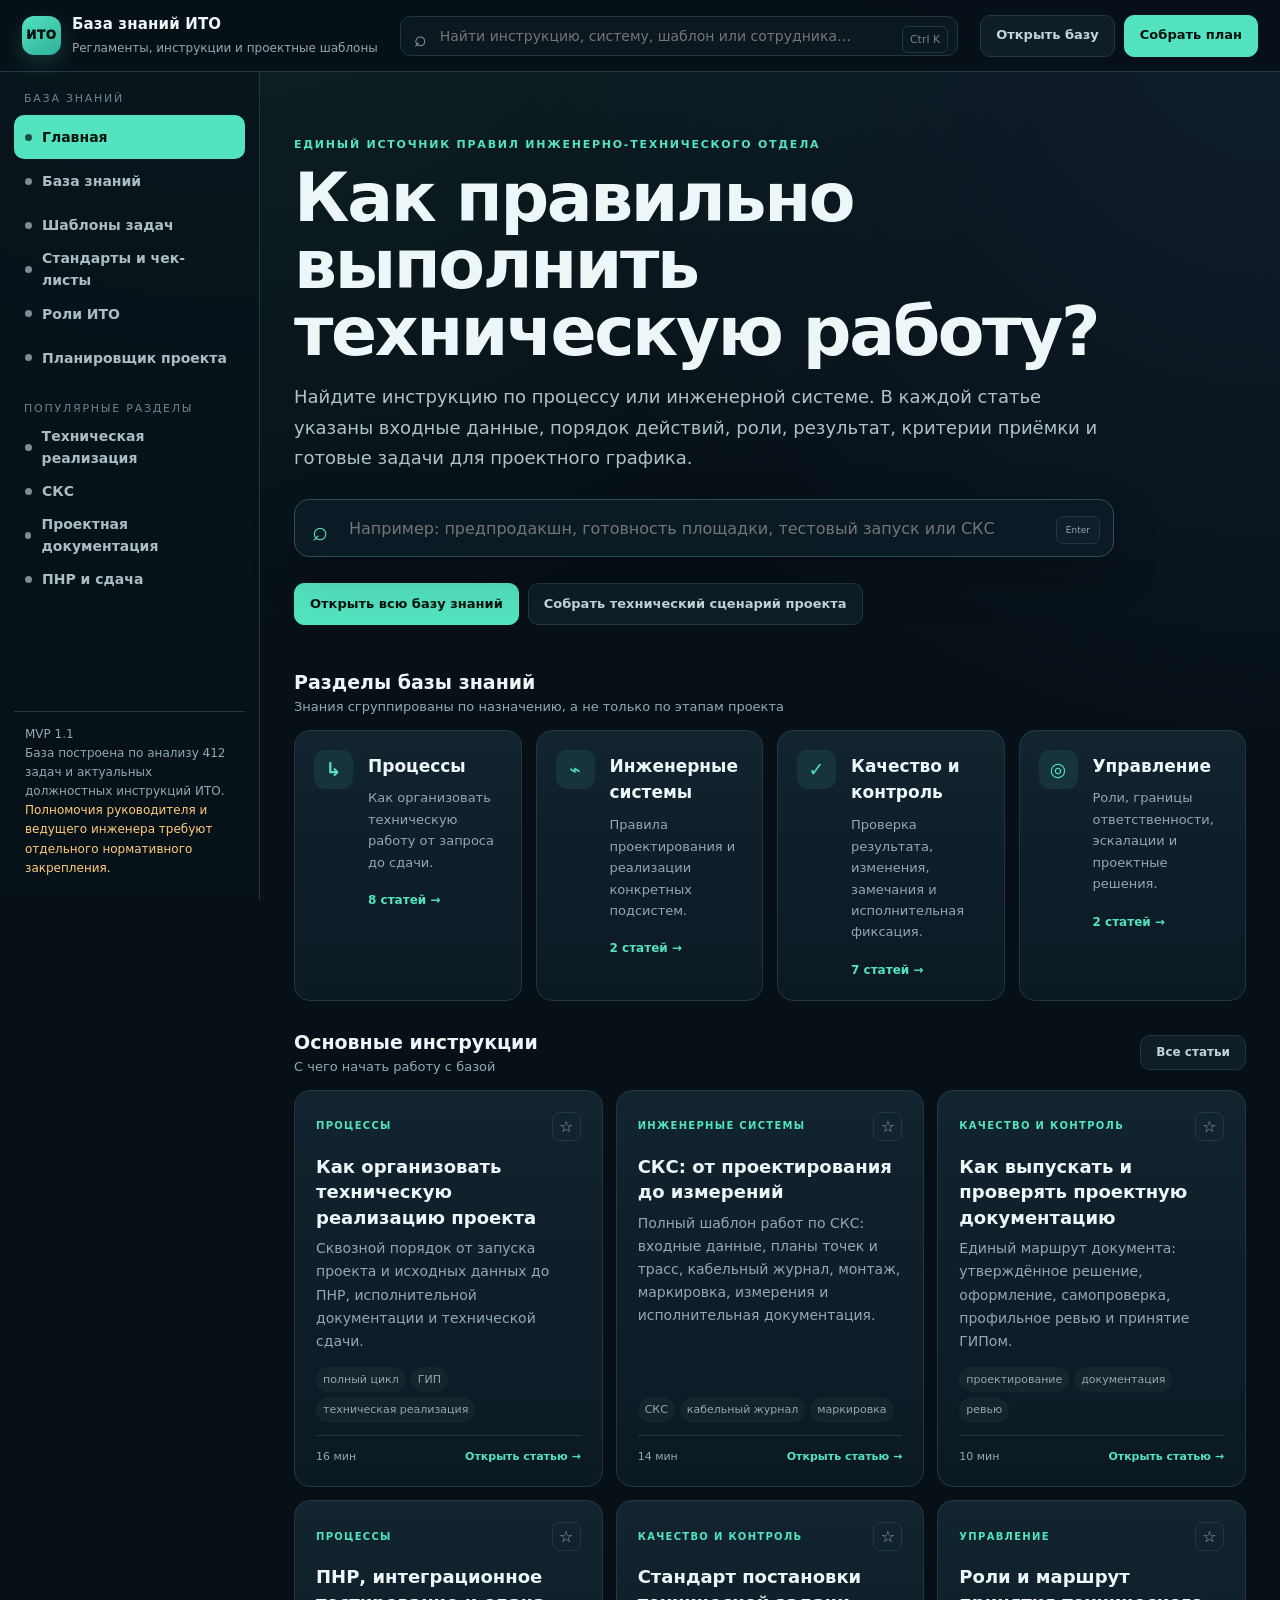
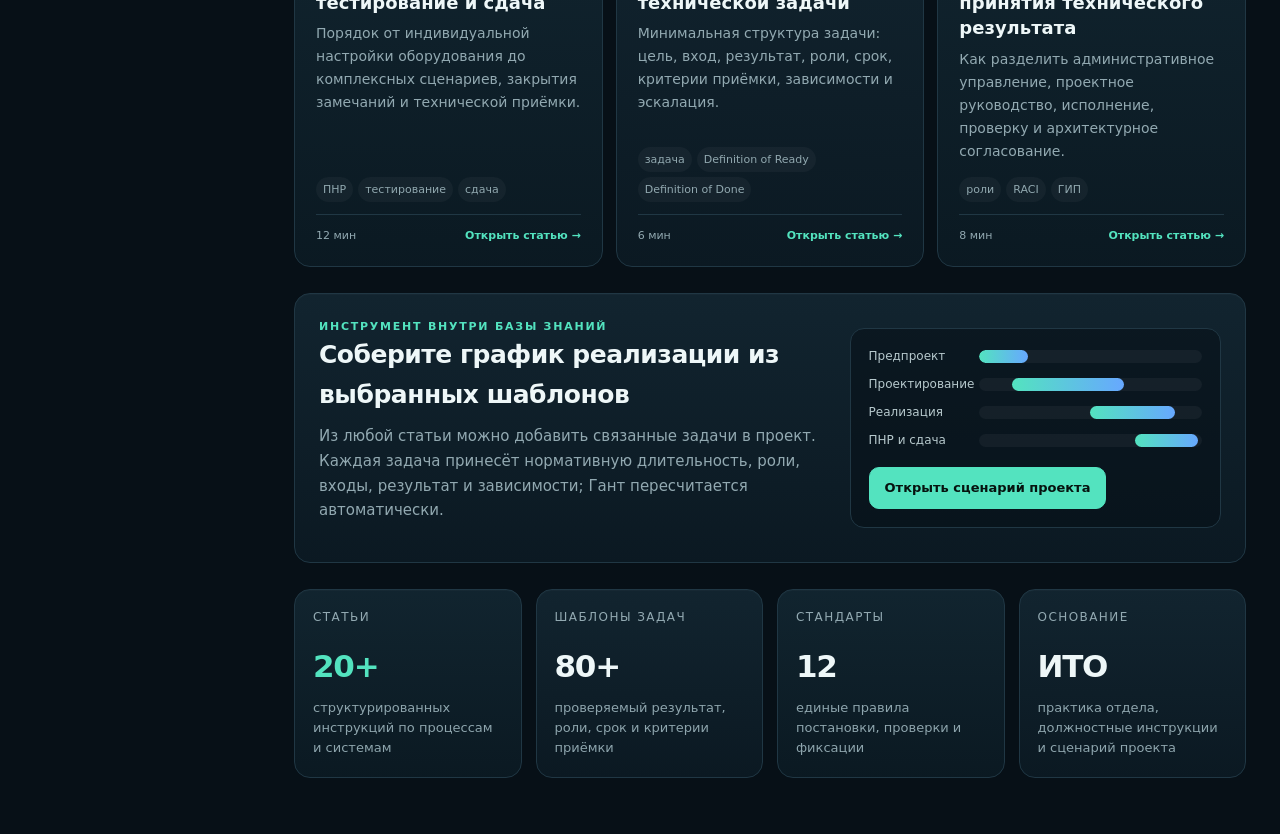
==== commit 2df2878d: "Обновить главную базу знаний по сценарию проекта" ====
--- a/index.html
+++ b/index.html
@@ -1,8 +1 @@
-<!doctype html><html lang="ru"><head><meta charset="utf-8"><meta name="viewport" content="width=device-width,initial-scale=1"><title>База знаний ИТО</title><link rel="stylesheet" href="assets/styles.css"></head><body>
-<div data-header></div><div class="layout"><div data-sidebar></div><main class="main">
-  <section class="knowledge-home-hero"><div class="eyebrow">Единый источник правил инженерно-технического отдела</div><h1>Как правильно выполнить техническую работу?</h1><p>Найдите инструкцию по процессу или инженерной системе. В каждой статье указаны входные данные, порядок действий, роли, результат, критерии приёмки и готовые задачи для проектного графика.</p><div class="knowledge-home-search"><span>⌕</span><input id="homeKnowledgeSearch" placeholder="Например: СКС, РО, ТЗС, ЭОМ, С4, ПНР…"><kbd>Enter</kbd></div><div id="homeSearchResult" class="home-search-results"></div><div class="hero-actions"><a class="btn btn-primary" href="knowledge.html">Открыть всю базу знаний</a><a class="btn" href="planner.html">Перейти в планировщик проекта</a></div></section>
-  <section class="section"><div class="section-head"><div><div class="section-title">Разделы базы знаний</div><div class="section-note">Знания сгруппированы по назначению, а не только по этапам проекта</div></div></div><div class="grid grid-4" id="homeCategories"></div></section>
-  <section class="section"><div class="section-head"><div><div class="section-title">Основные инструкции</div><div class="section-note">С чего начать работу с базой</div></div><a class="btn btn-sm" href="knowledge.html">Все статьи</a></div><div class="article-grid home-article-grid" id="homeArticles"></div></section>
-  <section class="section"><div class="card knowledge-planner-callout"><div><div class="eyebrow">Инструмент внутри базы знаний</div><h2>Соберите график реализации из выбранных шаблонов</h2><p>Из любой статьи можно добавить связанные задачи в проект. Каждая задача принесёт нормативную длительность, роли, входы, результат и зависимости; Гант пересчитается автоматически.</p></div><div class="planner-callout-visual"><div class="mini-row"><div class="mini-label">Обследование</div><div class="mini-track"><div class="mini-bar" style="width:26%"></div></div></div><div class="mini-row"><div class="mini-label">Проектирование</div><div class="mini-track"><div class="mini-bar" style="width:55%;margin-left:18%"></div></div></div><div class="mini-row"><div class="mini-label">Закупки</div><div class="mini-track"><div class="mini-bar" style="width:42%;margin-left:46%"></div></div></div><div class="mini-row"><div class="mini-label">Монтаж и ПНР</div><div class="mini-track"><div class="mini-bar" style="width:35%;margin-left:64%"></div></div></div><a class="btn btn-primary" href="planner.html?preset=full">Открыть планировщик</a></div></div></section>
-  <section class="grid grid-4 section"><div class="card card-pad metric"><div class="metric-label">Статьи</div><div class="metric-value accent" id="articleMetric">14</div><div class="metric-note">структурированных инструкций по процессам и системам</div></div><div class="card card-pad metric"><div class="metric-label">Шаблоны задач</div><div class="metric-value" id="templateMetric">52</div><div class="metric-note">проверяемый результат, роли, срок и критерии приёмки</div></div><div class="card card-pad metric"><div class="metric-label">Стандарты</div><div class="metric-value">06</div><div class="metric-note">единые правила постановки, проверки и фиксации</div></div><div class="card card-pad metric"><div class="metric-label">Основание</div><div class="metric-value">412</div><div class="metric-note">проанализированных задач реального отдела</div></div></section>
-</main></div><script src="assets/data.js"></script><script src="assets/design-v12-rows-1.js"></script><script src="assets/design-v12-rows-2.js"></script><script src="assets/design-v12-rows-3.js"></script><script src="assets/design-v12-apply.js"></script><script src="assets/knowledge.js"></script><script src="assets/app.js"></script></body></html>
+<!doctype html><html lang="ru"><head><meta charset="utf-8"><meta name="viewport" content="width=device-width,initial-scale=1"><title>База знаний ИТО</title><link rel="stylesheet" href="assets/styles.css"><link rel="stylesheet" href="assets/readability-v14.css"></head><body><div data-header></div><div class="layout"><div data-sidebar></div><main class="main"><section class="knowledge-home-hero"><div class="eyebrow">Единый источник правил инженерно-технического отдела</div><h1>Как правильно выполнить техническую работу?</h1><p>Найдите инструкцию по процессу или инженерной системе. В каждой статье указаны входные данные, порядок действий, роли, результат, критерии приёмки и готовые задачи для проектного графика.</p><div class="knowledge-home-search"><span>⌕</span><input id="homeKnowledgeSearch" placeholder="Например: предпродакшн, готовность площадки, тестовый запуск или СКС"><kbd>Enter</kbd></div><div id="homeSearchResult" class="home-search-results"></div><div class="hero-actions"><a class="btn btn-primary" href="knowledge.html">Открыть всю базу знаний</a><a class="btn" href="planner.html?preset=project-scenario">Собрать технический сценарий проекта</a></div></section><section class="section"><div class="section-head"><div><div class="section-title">Разделы базы знаний</div><div class="section-note">Знания сгруппированы по назначению, а не только по этапам проекта</div></div></div><div class="grid grid-4" id="homeCategories"></div></section><section class="section"><div class="section-head"><div><div class="section-title">Основные инструкции</div><div class="section-note">С чего начать работу с базой</div></div><a class="btn btn-sm" href="knowledge.html">Все статьи</a></div><div class="article-grid home-article-grid" id="homeArticles"></div></section><section class="section"><div class="card knowledge-planner-callout"><div><div class="eyebrow">Инструмент внутри базы знаний</div><h2>Соберите график реализации из выбранных шаблонов</h2><p>Из любой статьи можно добавить связанные задачи в проект. Каждая задача принесёт нормативную длительность, роли, входы, результат и зависимости; Гант пересчитается автоматически.</p></div><div class="planner-callout-visual"><div class="mini-row"><div class="mini-label">Предпроект</div><div class="mini-track"><div class="mini-bar" style="width:22%"></div></div></div><div class="mini-row"><div class="mini-label">Проектирование</div><div class="mini-track"><div class="mini-bar" style="width:50%;margin-left:15%"></div></div></div><div class="mini-row"><div class="mini-label">Реализация</div><div class="mini-track"><div class="mini-bar" style="width:38%;margin-left:50%"></div></div></div><div class="mini-row"><div class="mini-label">ПНР и сдача</div><div class="mini-track"><div class="mini-bar" style="width:28%;margin-left:70%"></div></div></div><a class="btn btn-primary" href="planner.html?preset=project-scenario">Открыть сценарий проекта</a></div></div></section><section class="grid grid-4 section"><div class="card card-pad metric"><div class="metric-label">Статьи</div><div class="metric-value accent" id="articleMetric">20+</div><div class="metric-note">структурированных инструкций по процессам и системам</div></div><div class="card card-pad metric"><div class="metric-label">Шаблоны задач</div><div class="metric-value" id="templateMetric">80+</div><div class="metric-note">проверяемый результат, роли, срок и критерии приёмки</div></div><div class="card card-pad metric"><div class="metric-label">Стандарты</div><div class="metric-value">12</div><div class="metric-note">единые правила постановки, проверки и фиксации</div></div><div class="card card-pad metric"><div class="metric-label">Основание</div><div class="metric-value">ИТО</div><div class="metric-note">практика отдела, должностные инструкции и сценарий проекта</div></div></section></main></div><script src="assets/data.js"></script><script src="assets/design-v13-rows-1.js"></script><script src="assets/design-v13-rows-2.js"></script><script src="assets/design-v13-rows-3.js"></script><script src="assets/design-v13-rows-4.js"></script><script src="assets/design-v13-apply.js"></script><script src="assets/knowledge.js"></script><script src="assets/knowledge-v13.js"></script><script src="assets/wiki-v14-tasks-1.js"></script><script src="assets/wiki-v14-tasks-2.js"></script><script src="assets/wiki-v14-articles.js"></script><script src="assets/wiki-v14-apply.js"></script><script src="assets/app.js"></script></body></html>
--- a/assets/readability-v14.css
+++ b/assets/readability-v14.css
@@ -0,0 +1,15 @@
+/* Readability layer v1.4 */
+:root{--sidebar:260px;--topbar:72px}
+body{font-size:16px;line-height:1.58}
+.small{font-size:13px}.brand-copy strong{font-size:15px}.brand-copy span{font-size:12px}.nav-label{font-size:11px}.nav-link{font-size:14px;min-height:44px}.sidebar-foot{font-size:12px}.top-search input{font-size:14px}.search-kbd{font-size:11px}
+.eyebrow{font-size:11px}.lead{font-size:17px;line-height:1.7;max-width:900px}h2{font-size:27px}h3{font-size:18px}.btn{font-size:13px;min-height:42px;padding:0 15px}.btn-sm{font-size:12px;min-height:35px}.field label{font-size:12px}.input,.select{height:42px;font-size:14px}.textarea{font-size:14px}
+.metric-label{font-size:12px}.metric-note{font-size:13px;line-height:1.55}.section-title{font-size:19px}.section-note{font-size:13px}.hero-copy p{font-size:15px}.mini-label{font-size:12px}.insight strong{font-size:15px}.insight span{font-size:13px}.process-num{font-size:11px}.process-step strong{font-size:14px}.process-step span{font-size:12px;line-height:1.55}
+.template-card{min-height:250px;padding:20px}.phase-pill{font-size:11px}.template-duration{font-size:12px}.template-card h3{font-size:17px;line-height:1.4}.template-card p{font-size:13px;line-height:1.62}.template-meta{font-size:12px;line-height:1.5}.catalog-summary{font-size:12px}.chip{font-size:12px}
+.role-table th{font-size:11px}.role-table td{font-size:13px;line-height:1.6}.role-person{font-size:15px}.role-title{font-size:12px}.status-note{font-size:11px}.level-badge{font-size:11px}.standard-code{font-size:11px}.standard-card h3{font-size:18px}.standard-card p{font-size:14px;line-height:1.65}.standard-card a{font-size:12px}
+.knowledge-home-hero>p{font-size:18px}.knowledge-home-search input{font-size:16px}.home-search-item strong{font-size:14px}.home-search-item span{font-size:12px}.knowledge-section-card{min-height:195px}.knowledge-section-card h3{font-size:17px}.knowledge-section-card p{font-size:13px;line-height:1.65}.knowledge-section-card span{font-size:12px}
+.article-card{min-height:285px;padding:21px}.article-category{font-size:10px}.article-card h3{font-size:18px;line-height:1.42}.article-card p{font-size:14px;line-height:1.65}.article-tags span{font-size:11px}.article-card-foot{font-size:11px}.knowledge-planner-callout p{font-size:15px}.knowledge-toolbar label{font-size:11px}.catalog-count{font-size:13px}
+.article-breadcrumbs{font-size:12px}.article-hero p{font-size:17px;line-height:1.7}.article-meta{font-size:12px}.article-layout{grid-template-columns:235px minmax(0,1fr)}.article-toc a{font-size:13px;padding:10px 9px}.article-section{padding:28px}.article-section-kicker{font-size:11px}.article-section h2{font-size:25px}.article-section>p,.article-main-text{font-size:16px;line-height:1.8}.article-section-head p{font-size:14px;line-height:1.65}.knowledge-list{gap:10px}.knowledge-list li{font-size:15px;line-height:1.65;padding:14px 15px 14px 40px}.instruction-step{grid-template-columns:50px 1fr;gap:16px;padding:18px 0}.instruction-number{width:44px;height:44px;font-size:12px}.instruction-step h3{font-size:17px}.instruction-step p{font-size:15px;line-height:1.7}.related-task-list strong{font-size:14px}.related-task-list em{font-size:11px}.related-articles strong{font-size:14px}.related-articles span{font-size:12px}
+.panel-title{font-size:16px}.panel-sub{font-size:12px}.catalog-task h4{font-size:14px}.catalog-task p{font-size:12px;line-height:1.58}.catalog-task-foot span{font-size:11px}.save-state{font-size:11px}.planner-metric .metric-label{font-size:10px}.planner-metric .metric-note{font-size:11px}.preset-label{font-size:11px}.plan-count{font-size:11px}.plan-title{font-size:15px}.dropzone{font-size:13px}.dropzone strong{font-size:15px}.task-name{font-size:13px}.task-sub{font-size:10px}.task-row .input,.task-row .select{font-size:11px}.empty-plan{font-size:13px}.gantt-label-head{font-size:11px}.week-label{font-size:11px}.day-cell{font-size:10px}.gantt-label strong{font-size:12px}.gantt-label span{font-size:10px}.gantt-bar{font-size:10px}
+.search-result strong{font-size:14px}.search-result span{font-size:12px}
+@media(max-width:940px){.article-layout{grid-template-columns:1fr}}
+@media(max-width:640px){body{font-size:15px}.main{padding:22px 16px 44px}.article-section{padding:20px}.article-section>p,.article-main-text{font-size:15px}.knowledge-list li{font-size:14px}.instruction-step p{font-size:14px}.template-card,.article-card{min-height:auto}}
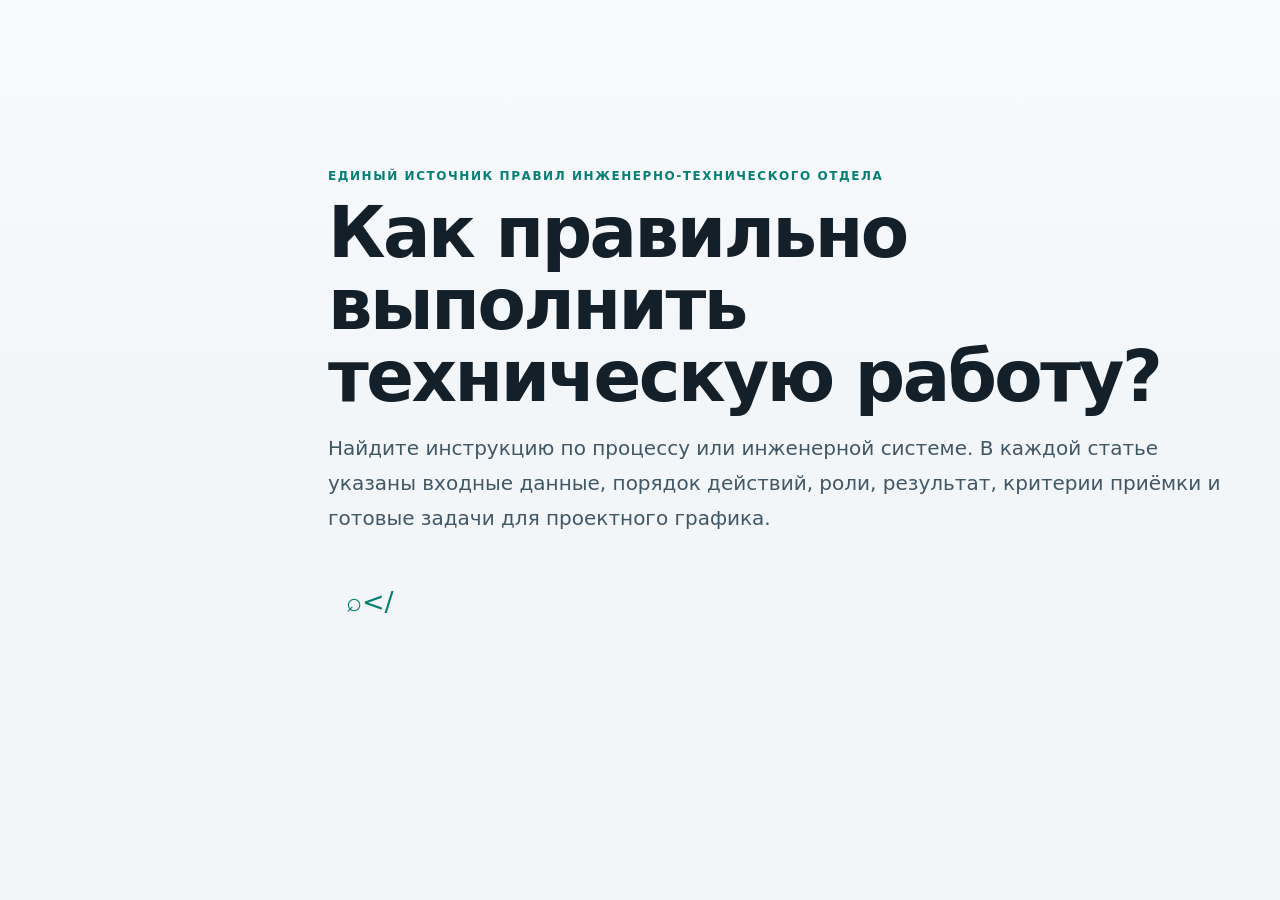
==== commit 8298a062: "Добавить переход к таблице переработок" ====
--- a/index.html
+++ b/index.html
@@ -1 +1 @@
-<!doctype html><html lang="ru"><head><meta charset="utf-8"><meta name="viewport" content="width=device-width,initial-scale=1"><title>База знаний ИТО</title><link rel="stylesheet" href="assets/styles.css"><link rel="stylesheet" href="assets/readability-v14.css"></head><body><div data-header></div><div class="layout"><div data-sidebar></div><main class="main"><section class="knowledge-home-hero"><div class="eyebrow">Единый источник правил инженерно-технического отдела</div><h1>Как правильно выполнить техническую работу?</h1><p>Найдите инструкцию по процессу или инженерной системе. В каждой статье указаны входные данные, порядок действий, роли, результат, критерии приёмки и готовые задачи для проектного графика.</p><div class="knowledge-home-search"><span>⌕</span><input id="homeKnowledgeSearch" placeholder="Например: предпродакшн, готовность площадки, тестовый запуск или СКС"><kbd>Enter</kbd></div><div id="homeSearchResult" class="home-search-results"></div><div class="hero-actions"><a class="btn btn-primary" href="knowledge.html">Открыть всю базу знаний</a><a class="btn" href="planner.html?preset=project-scenario">Собрать технический сценарий проекта</a></div></section><section class="section"><div class="section-head"><div><div class="section-title">Разделы базы знаний</div><div class="section-note">Знания сгруппированы по назначению, а не только по этапам проекта</div></div></div><div class="grid grid-4" id="homeCategories"></div></section><section class="section"><div class="section-head"><div><div class="section-title">Основные инструкции</div><div class="section-note">С чего начать работу с базой</div></div><a class="btn btn-sm" href="knowledge.html">Все статьи</a></div><div class="article-grid home-article-grid" id="homeArticles"></div></section><section class="section"><div class="card knowledge-planner-callout"><div><div class="eyebrow">Инструмент внутри базы знаний</div><h2>Соберите график реализации из выбранных шаблонов</h2><p>Из любой статьи можно добавить связанные задачи в проект. Каждая задача принесёт нормативную длительность, роли, входы, результат и зависимости; Гант пересчитается автоматически.</p></div><div class="planner-callout-visual"><div class="mini-row"><div class="mini-label">Предпроект</div><div class="mini-track"><div class="mini-bar" style="width:22%"></div></div></div><div class="mini-row"><div class="mini-label">Проектирование</div><div class="mini-track"><div class="mini-bar" style="width:50%;margin-left:15%"></div></div></div><div class="mini-row"><div class="mini-label">Реализация</div><div class="mini-track"><div class="mini-bar" style="width:38%;margin-left:50%"></div></div></div><div class="mini-row"><div class="mini-label">ПНР и сдача</div><div class="mini-track"><div class="mini-bar" style="width:28%;margin-left:70%"></div></div></div><a class="btn btn-primary" href="planner.html?preset=project-scenario">Открыть сценарий проекта</a></div></div></section><section class="grid grid-4 section"><div class="card card-pad metric"><div class="metric-label">Статьи</div><div class="metric-value accent" id="articleMetric">20+</div><div class="metric-note">структурированных инструкций по процессам и системам</div></div><div class="card card-pad metric"><div class="metric-label">Шаблоны задач</div><div class="metric-value" id="templateMetric">80+</div><div class="metric-note">проверяемый результат, роли, срок и критерии приёмки</div></div><div class="card card-pad metric"><div class="metric-label">Стандарты</div><div class="metric-value">12</div><div class="metric-note">единые правила постановки, проверки и фиксации</div></div><div class="card card-pad metric"><div class="metric-label">Основание</div><div class="metric-value">ИТО</div><div class="metric-note">практика отдела, должностные инструкции и сценарий проекта</div></div></section></main></div><script src="assets/data.js"></script><script src="assets/design-v13-rows-1.js"></script><script src="assets/design-v13-rows-2.js"></script><script src="assets/design-v13-rows-3.js"></script><script src="assets/design-v13-rows-4.js"></script><script src="assets/design-v13-apply.js"></script><script src="assets/knowledge.js"></script><script src="assets/knowledge-v13.js"></script><script src="assets/wiki-v14-tasks-1.js"></script><script src="assets/wiki-v14-tasks-2.js"></script><script src="assets/wiki-v14-articles.js"></script><script src="assets/wiki-v14-apply.js"></script><script src="assets/app.js"></script></body></html>+<!doctype html><html lang="ru"><head><meta charset="utf-8"><meta name="viewport" content="width=device-width,initial-scale=1"><title>База знаний ИТО</title><link rel="stylesheet" href="assets/styles.css"><link rel="stylesheet" href="assets/readability-v14.css"></head><body><div data-header></div><div class="layout"><div data-sidebar></div><main class="main"><section class="knowledge-home-hero"><div class="eyebrow">Единый источник правил инженерно-технического отдела</div><h1>Как правильно выполнить техническую работу?</h1><p>Найдите инструкцию по процессу или инженерной системе. В каждой статье указаны входные данные, порядок действий, роли, результат, критерии приёмки и готовые задачи для проектного графика.</p><div class="knowledge-home-search"><span>⌕</
--- a/assets/readability-v14.css
+++ b/assets/readability-v14.css
@@ -1,15 +1,416 @@
-/* Readability layer v1.4 */
-:root{--sidebar:260px;--topbar:72px}
-body{font-size:16px;line-height:1.58}
-.small{font-size:13px}.brand-copy strong{font-size:15px}.brand-copy span{font-size:12px}.nav-label{font-size:11px}.nav-link{font-size:14px;min-height:44px}.sidebar-foot{font-size:12px}.top-search input{font-size:14px}.search-kbd{font-size:11px}
-.eyebrow{font-size:11px}.lead{font-size:17px;line-height:1.7;max-width:900px}h2{font-size:27px}h3{font-size:18px}.btn{font-size:13px;min-height:42px;padding:0 15px}.btn-sm{font-size:12px;min-height:35px}.field label{font-size:12px}.input,.select{height:42px;font-size:14px}.textarea{font-size:14px}
-.metric-label{font-size:12px}.metric-note{font-size:13px;line-height:1.55}.section-title{font-size:19px}.section-note{font-size:13px}.hero-copy p{font-size:15px}.mini-label{font-size:12px}.insight strong{font-size:15px}.insight span{font-size:13px}.process-num{font-size:11px}.process-step strong{font-size:14px}.process-step span{font-size:12px;line-height:1.55}
-.template-card{min-height:250px;padding:20px}.phase-pill{font-size:11px}.template-duration{font-size:12px}.template-card h3{font-size:17px;line-height:1.4}.template-card p{font-size:13px;line-height:1.62}.template-meta{font-size:12px;line-height:1.5}.catalog-summary{font-size:12px}.chip{font-size:12px}
-.role-table th{font-size:11px}.role-table td{font-size:13px;line-height:1.6}.role-person{font-size:15px}.role-title{font-size:12px}.status-note{font-size:11px}.level-badge{font-size:11px}.standard-code{font-size:11px}.standard-card h3{font-size:18px}.standard-card p{font-size:14px;line-height:1.65}.standard-card a{font-size:12px}
-.knowledge-home-hero>p{font-size:18px}.knowledge-home-search input{font-size:16px}.home-search-item strong{font-size:14px}.home-search-item span{font-size:12px}.knowledge-section-card{min-height:195px}.knowledge-section-card h3{font-size:17px}.knowledge-section-card p{font-size:13px;line-height:1.65}.knowledge-section-card span{font-size:12px}
-.article-card{min-height:285px;padding:21px}.article-category{font-size:10px}.article-card h3{font-size:18px;line-height:1.42}.article-card p{font-size:14px;line-height:1.65}.article-tags span{font-size:11px}.article-card-foot{font-size:11px}.knowledge-planner-callout p{font-size:15px}.knowledge-toolbar label{font-size:11px}.catalog-count{font-size:13px}
-.article-breadcrumbs{font-size:12px}.article-hero p{font-size:17px;line-height:1.7}.article-meta{font-size:12px}.article-layout{grid-template-columns:235px minmax(0,1fr)}.article-toc a{font-size:13px;padding:10px 9px}.article-section{padding:28px}.article-section-kicker{font-size:11px}.article-section h2{font-size:25px}.article-section>p,.article-main-text{font-size:16px;line-height:1.8}.article-section-head p{font-size:14px;line-height:1.65}.knowledge-list{gap:10px}.knowledge-list li{font-size:15px;line-height:1.65;padding:14px 15px 14px 40px}.instruction-step{grid-template-columns:50px 1fr;gap:16px;padding:18px 0}.instruction-number{width:44px;height:44px;font-size:12px}.instruction-step h3{font-size:17px}.instruction-step p{font-size:15px;line-height:1.7}.related-task-list strong{font-size:14px}.related-task-list em{font-size:11px}.related-articles strong{font-size:14px}.related-articles span{font-size:12px}
-.panel-title{font-size:16px}.panel-sub{font-size:12px}.catalog-task h4{font-size:14px}.catalog-task p{font-size:12px;line-height:1.58}.catalog-task-foot span{font-size:11px}.save-state{font-size:11px}.planner-metric .metric-label{font-size:10px}.planner-metric .metric-note{font-size:11px}.preset-label{font-size:11px}.plan-count{font-size:11px}.plan-title{font-size:15px}.dropzone{font-size:13px}.dropzone strong{font-size:15px}.task-name{font-size:13px}.task-sub{font-size:10px}.task-row .input,.task-row .select{font-size:11px}.empty-plan{font-size:13px}.gantt-label-head{font-size:11px}.week-label{font-size:11px}.day-cell{font-size:10px}.gantt-label strong{font-size:12px}.gantt-label span{font-size:10px}.gantt-bar{font-size:10px}
-.search-result strong{font-size:14px}.search-result span{font-size:12px}
-@media(max-width:940px){.article-layout{grid-template-columns:1fr}}
-@media(max-width:640px){body{font-size:15px}.main{padding:22px 16px 44px}.article-section{padding:20px}.article-section>p,.article-main-text{font-size:15px}.knowledge-list li{font-size:14px}.instruction-step p{font-size:14px}.template-card,.article-card{min-height:auto}}
+/* Light and readable interface layer v1.5 */
+:root {
+  --bg: #f3f6f9;
+  --bg-2: #edf2f6;
+  --surface: #ffffff;
+  --surface-2: #f7fafc;
+  --surface-3: #eef4f7;
+  --line: #d6e0e7;
+  --line-2: #b8c8d2;
+  --text: #17212b;
+  --muted: #506171;
+  --muted-2: #6d7d8a;
+  --accent: #087f75;
+  --accent-2: #2563a9;
+  --warn: #9a5b00;
+  --danger: #b4233a;
+  --good: #16784b;
+  --shadow: 0 14px 38px rgba(36, 52, 66, .10);
+  --radius: 16px;
+  --sidebar: 286px;
+  --topbar: 82px;
+  --day-width: 34px;
+  color-scheme: light;
+}
+
+html { background: var(--bg); font-size: 18px; }
+body {
+  min-height: 100vh;
+  color: var(--text);
+  background: linear-gradient(180deg, #f8fafc 0, var(--bg) 420px);
+  font-size: 18px;
+  line-height: 1.68;
+  -webkit-font-smoothing: antialiased;
+  text-rendering: optimizeLegibility;
+}
+body, button, input, select, textarea { color: var(--text); }
+p, li, td, th, label, span, strong, em { overflow-wrap: anywhere; }
+.small { font-size: 14px; }
+.muted { color: var(--muted); }
+.warn { color: var(--warn); }
+.danger { color: var(--danger); }
+.good { color: var(--good); }
+.accent { color: var(--accent); }
+
+/* Shell and navigation */
+.topbar {
+  height: var(--topbar);
+  display: grid;
+  grid-template-columns: minmax(275px, 320px) minmax(300px, 1fr) auto;
+  align-items: center;
+  gap: 24px;
+  padding: 0 26px;
+  border-bottom: 1px solid var(--line);
+  background: rgba(255, 255, 255, .96);
+  box-shadow: 0 5px 20px rgba(38, 55, 70, .06);
+  backdrop-filter: blur(14px);
+}
+.brand { min-width: 0; gap: 13px; }
+.brand-mark {
+  width: 44px;
+  height: 44px;
+  border-radius: 13px;
+  background: #d8f1ed;
+  color: #075e57;
+  box-shadow: none;
+  font-size: 13px;
+}
+.brand-copy { min-width: 0; }
+.brand-copy strong { color: var(--text); font-size: 16px; line-height: 1.2; }
+.brand-copy span { color: var(--muted); font-size: 12px; line-height: 1.35; }
+.top-search { max-width: none; min-width: 0; }
+.top-search input {
+  height: 46px;
+  padding: 0 96px 0 44px;
+  color: var(--text);
+  border-color: var(--line);
+  background: #f8fafc;
+  font-size: 15px;
+}
+.top-search input::placeholder, .input::placeholder, .textarea::placeholder { color: #82909b; opacity: 1; }
+.top-search input:focus { border-color: var(--accent); background: #fff; box-shadow: 0 0 0 4px rgba(8, 127, 117, .10); }
+.top-search:before { color: var(--accent); top: 8px; }
+.search-kbd { top: 11px; color: var(--muted); background: #fff; border-color: var(--line); font-size: 11px; }
+.top-actions { gap: 10px; white-space: nowrap; }
+
+.layout { padding-top: var(--topbar); grid-template-columns: var(--sidebar) minmax(0, 1fr); }
+.sidebar {
+  top: var(--topbar);
+  width: var(--sidebar);
+  padding: 23px 17px;
+  border-right: 1px solid var(--line);
+  background: #f8fafc;
+}
+.nav-group + .nav-group { margin-top: 26px; }
+.nav-label { padding: 0 12px 9px; color: var(--muted-2); font-size: 12px; letter-spacing: .12em; }
+.nav-link {
+  min-height: 48px;
+  gap: 11px;
+  padding: 8px 13px;
+  color: #405260;
+  font-size: 15px;
+  font-weight: 700;
+  line-height: 1.35;
+}
+.nav-link:hover { color: #0f3f3b; background: #e8f2f1; }
+.nav-link.active { color: #fff; background: #087f75; box-shadow: 0 7px 18px rgba(8, 127, 117, .18); }
+.sidebar-foot { padding: 17px 12px 5px; color: var(--muted); font-size: 13px; line-height: 1.65; }
+.main { padding: 38px 42px 70px; }
+
+/* Typography */
+.eyebrow { color: var(--accent); font-size: 12px; letter-spacing: .13em; }
+h1 { color: #13202a; font-size: clamp(36px, 4vw, 54px); line-height: 1.08; }
+h2 { color: #162630; font-size: 30px; line-height: 1.22; }
+h3 { color: #1b2b35; font-size: 20px; line-height: 1.35; }
+h4 { color: #233642; }
+.lead { max-width: 960px; color: #425868; font-size: 19px; line-height: 1.72; }
+.page-head { gap: 34px; margin-bottom: 30px; }
+.page-actions { gap: 11px; }
+.section { margin-top: 34px; }
+.section-head { margin-bottom: 16px; }
+.section-title { color: #172a35; font-size: 22px; }
+.section-note { color: var(--muted); font-size: 14px; line-height: 1.5; }
+
+/* Controls */
+.btn {
+  min-height: 46px;
+  padding: 0 17px;
+  border-color: #c9d5dc;
+  background: #fff;
+  color: #29404f;
+  font-size: 14px;
+  box-shadow: 0 2px 5px rgba(44, 62, 78, .04);
+}
+.btn:hover { color: #0a665f; border-color: #87aaa6; background: #f2f8f7; }
+.btn-primary { color: #fff; background: #087f75; border-color: #087f75; }
+.btn-primary:hover { color: #fff; background: #066d65; border-color: #066d65; }
+.btn-danger { color: var(--danger); border-color: #e7b8c0; background: #fff7f8; }
+.btn-sm { min-height: 38px; padding: 0 12px; font-size: 13px; }
+.icon-btn { width: 38px; height: 38px; border-color: var(--line); background: #fff; color: var(--muted); }
+.icon-btn:hover { color: var(--accent); border-color: #8eb9b5; background: #f1f8f7; }
+.input, .select, .textarea {
+  color: var(--text);
+  background: #fff;
+  border-color: #cbd7de;
+  font-size: 15px;
+  box-shadow: 0 1px 2px rgba(26, 44, 58, .03);
+}
+.input, .select { height: 46px; padding: 0 13px; }
+.textarea { min-height: 116px; padding: 13px; line-height: 1.65; }
+.input:focus, .select:focus, .textarea:focus { border-color: var(--accent); box-shadow: 0 0 0 4px rgba(8, 127, 117, .10); }
+.field { min-width: 0; gap: 8px; }
+.field label { color: #425867; font-size: 13px; line-height: 1.35; }
+.chip { min-height: 38px; padding: 0 13px; color: #455d6c; background: #fff; border-color: #ccd8df; font-size: 13px; }
+.chip:hover { border-color: #8eb7b3; color: #087067; }
+.chip.active { color: #fff; background: var(--accent); border-color: var(--accent); }
+
+/* Surfaces */
+.card {
+  min-width: 0;
+  border-color: var(--line);
+  background: #fff;
+  box-shadow: 0 5px 18px rgba(38, 56, 70, .055);
+}
+.card-pad { padding: 23px; }
+.metric { min-height: 146px; }
+.metric-label { color: var(--muted); font-size: 13px; }
+.metric-value { color: #182d39; font-size: 36px; }
+.metric-note { color: #526777; font-size: 14px; line-height: 1.6; }
+.hero-panel { padding: 30px; }
+.hero-panel:after { background: rgba(8, 127, 117, .07); }
+.hero-copy p { color: var(--muted); font-size: 17px; line-height: 1.72; }
+.mini-label { color: #3c5261; font-size: 13px; }
+.mini-track { background: #e5ebef; }
+.insight { padding: 19px; border-color: var(--line); background: #f8fafc; }
+.insight strong { color: #1d303b; font-size: 16px; }
+.insight span { color: var(--muted); font-size: 14px; line-height: 1.65; }
+.process-step { min-height: 126px; padding: 18px 16px; border-color: var(--line); background: #fbfcfd; }
+.process-num { color: var(--accent); font-size: 12px; }
+.process-step strong { color: #20343f; font-size: 15px; }
+.process-step span { color: var(--muted); font-size: 13px; line-height: 1.6; }
+
+/* Search */
+.search-results { top: 53px; border-color: var(--line-2); background: #fff; box-shadow: var(--shadow); }
+.search-result { padding: 15px 17px; border-bottom-color: var(--line); }
+.search-result:hover { background: #eef7f6; }
+.search-result strong { color: #19313b; font-size: 15px; }
+.search-result span { color: var(--muted); font-size: 13px; line-height: 1.5; }
+
+/* Knowledge home */
+.knowledge-home-hero { max-width: 1120px; padding: 46px 0 22px; }
+.knowledge-home-hero h1 { max-width: 990px; font-size: clamp(45px, 5.5vw, 74px); line-height: 1.02; }
+.knowledge-home-hero > p { max-width: 940px; color: #405766; font-size: 20px; line-height: 1.75; }
+.knowledge-home-search { max-width: 900px; margin-top: 30px; }
+.knowledge-home-search input {
+  height: 66px;
+  padding: 0 105px 0 58px;
+  color: var(--text);
+  border-color: #b8cbd4;
+  background: #fff;
+  font-size: 17px;
+  box-shadow: 0 10px 30px rgba(43, 61, 75, .08);
+}
+.knowledge-home-search input:focus { border-color: var(--accent); box-shadow: 0 0 0 5px rgba(8, 127, 117, .10), 0 10px 30px rgba(43, 61, 75, .08); }
+.knowledge-home-search > span { color: var(--accent); top: 13px; }
+.knowledge-home-search kbd { top: 18px; color: var(--muted); background: #f6f8fa; border-color: var(--line); font-size: 11px; }
+.home-search-item { padding: 15px 17px; border-color: var(--line); background: #fff; }
+.home-search-item:hover { border-color: #9ebbb8; background: #f1f8f7; }
+.home-search-item strong { color: #1d333e; font-size: 15px; }
+.home-search-item span { color: var(--muted); font-size: 13px; line-height: 1.55; }
+.knowledge-section-card { min-height: 215px; padding: 23px; background: #fff; }
+.knowledge-section-icon { background: #dff2ef; color: #087267; }
+.knowledge-section-card h3 { font-size: 19px; }
+.knowledge-section-card p { color: var(--muted); font-size: 15px; line-height: 1.68; }
+.knowledge-section-card span { color: var(--accent); font-size: 13px; }
+.knowledge-planner-callout { padding: 30px; }
+.knowledge-planner-callout h2 { font-size: 31px; }
+.knowledge-planner-callout p { color: var(--muted); font-size: 17px; line-height: 1.72; }
+.planner-callout-visual { border-color: var(--line); background: #f7fafc; }
+
+/* Articles and catalogs */
+.article-grid, .template-grid { gap: 18px; }
+.article-card { min-height: 330px; padding: 24px; background: #fff; }
+.article-card.compact { min-height: 305px; }
+.article-category { color: var(--accent); font-size: 11px; }
+.favorite-btn { width: 36px; height: 36px; border-color: var(--line); background: #fff; color: var(--muted); }
+.favorite-btn.active { color: #8f5700; border-color: #e5c183; background: #fff8e9; }
+.article-card h3 { color: #1a303b; font-size: 20px; line-height: 1.42; }
+.article-card p { color: var(--muted); font-size: 15px; line-height: 1.7; }
+.article-tags span { padding: 5px 9px; background: #eef3f6; color: #516676; font-size: 12px; }
+.article-card-foot { color: var(--muted); font-size: 12px; }
+.article-card-foot a { color: var(--accent); }
+.template-card { min-height: 295px; padding: 23px; background: #fff; }
+.phase-pill { color: #38505f; background: #edf2f5; font-size: 12px; }
+.template-duration { color: #08756c; font-size: 13px; }
+.template-card h3 { color: #1a303b; font-size: 19px; line-height: 1.43; }
+.template-card p { color: var(--muted); font-size: 15px; line-height: 1.68; }
+.template-meta { color: #506574; font-size: 13px; line-height: 1.55; }
+.catalog-summary, .catalog-count { color: var(--muted); font-size: 13px; line-height: 1.5; }
+.knowledge-toolbar label { color: #516676; font-size: 12px; }
+.empty-state { color: var(--muted); font-size: 15px; }
+
+/* Full article */
+.article-main { max-width: 1540px; }
+.article-breadcrumbs { color: var(--muted); font-size: 13px; }
+.article-hero { padding: 32px; background: #fff; }
+.article-hero h1 { font-size: clamp(38px, 4.5vw, 58px); line-height: 1.08; }
+.article-hero p { color: #435967; font-size: 19px; line-height: 1.75; }
+.article-meta { color: var(--muted); font-size: 13px; }
+.article-layout { grid-template-columns: 260px minmax(0, 1fr); gap: 22px; }
+.article-toc { border-color: var(--line); background: #fff; }
+.article-toc a { color: #425967; font-size: 14px; line-height: 1.4; padding: 11px 10px; }
+.article-toc a:hover { color: var(--accent); background: #edf7f6; }
+.article-section { padding: 34px; background: #fff; }
+.article-section-kicker { color: var(--accent); font-size: 12px; }
+.article-section h2 { font-size: 29px; }
+.article-section > p, .article-main-text { color: #314957; font-size: 18px; line-height: 1.85; }
+.article-section-head p { color: var(--muted); font-size: 16px; line-height: 1.7; }
+.knowledge-list { gap: 12px; }
+.knowledge-list li { color: #314957; background: #f8fafc; border-color: var(--line); font-size: 17px; line-height: 1.7; padding: 16px 18px 16px 44px; }
+.instruction-step { grid-template-columns: 56px minmax(0, 1fr); gap: 18px; padding: 21px 0; }
+.instruction-number { width: 48px; height: 48px; color: #fff; background: var(--accent); font-size: 13px; }
+.instruction-step h3 { font-size: 20px; }
+.instruction-step p { color: #415866; font-size: 17px; line-height: 1.75; }
+.related-task-list strong, .related-articles strong { color: #233945; font-size: 16px; }
+.related-task-list em, .related-articles span { color: var(--muted); font-size: 13px; }
+
+/* Standards and roles */
+.standard-card { min-height: 185px; padding: 23px; }
+.standard-code { color: var(--accent); font-size: 12px; }
+.standard-card h3 { font-size: 20px; }
+.standard-card p { color: var(--muted); font-size: 16px; line-height: 1.72; }
+.standard-card a { color: var(--accent); font-size: 13px; }
+.role-table { border-color: var(--line); background: #fff; }
+.role-table table { min-width: 1080px; }
+.role-table th { padding: 15px 16px; color: #526574; background: #eef3f6; font-size: 12px; }
+.role-table td { padding: 17px 16px; color: #2f4654; border-color: var(--line); background: #fff; font-size: 15px; line-height: 1.65; }
+.role-table tbody tr:nth-child(even) td { background: #fafcfd; }
+.role-person { color: #1c333e; font-size: 17px; }
+.role-title { color: var(--muted); font-size: 13px; }
+.status-note { color: var(--warn); font-size: 12px; }
+.level-badge { color: #25558a; background: #eaf2fb; border-color: #c5d8ed; font-size: 12px; }
+
+/* Planner */
+.planner-main { padding: 28px 30px 58px; }
+.planner-shell { grid-template-columns: 390px minmax(0, 1fr); gap: 18px; }
+.catalog-panel { top: calc(var(--topbar) + 18px); height: calc(100vh - var(--topbar) - 36px); background: #fff; }
+.panel-head { padding: 20px; }
+.panel-title { color: #1b303b; font-size: 18px; }
+.panel-sub { color: var(--muted); font-size: 13px; line-height: 1.55; }
+.catalog-filters { padding: 14px 17px 11px; }
+.catalog-list { padding: 9px 14px 18px; gap: 10px; }
+.catalog-task { padding: 16px; border-color: var(--line); background: #f9fbfc; }
+.catalog-task:hover { border-color: #93b7b3; background: #eef8f6; }
+.catalog-task h4 { color: #1b323d; font-size: 15px; line-height: 1.45; }
+.catalog-task p { color: var(--muted); font-size: 13px; line-height: 1.62; }
+.catalog-task-foot span { color: #516675; font-size: 12px; }
+.add-circle { width: 32px; height: 32px; border-color: #a9c3c0; background: #fff; color: var(--accent); }
+.workspace { gap: 16px; }
+.project-bar { grid-template-columns: minmax(250px, 1.6fr) 170px 170px 195px auto; gap: 12px; padding: 18px; }
+.save-state { color: var(--muted); font-size: 12px; }
+.planner-metrics { gap: 12px; }
+.planner-metric { min-height: 104px; padding: 16px; }
+.planner-metric .metric-label { font-size: 11px; }
+.planner-metric .metric-value { font-size: 25px; }
+.planner-metric .metric-note { font-size: 12px; }
+.preset-strip { padding: 15px; }
+.preset-label { color: var(--muted-2); font-size: 12px; }
+.plan-head { padding: 17px 19px; }
+.plan-count { min-width: 30px; height: 30px; color: #fff; background: var(--accent); font-size: 12px; }
+.plan-title { color: #1b313c; font-size: 17px; }
+.dropzone { min-height: 92px; padding: 18px; color: var(--muted); border-color: #a9bdc8; background: #f7fafb; font-size: 14px; }
+.dropzone strong { color: #2b4351; font-size: 16px; }
+.task-list { overflow-x: auto; }
+.task-row {
+  min-width: 1120px;
+  grid-template-columns: 34px minmax(280px, 1.8fr) 155px 86px minmax(170px, 1fr) 102px 102px;
+  gap: 10px;
+  padding: 13px 15px;
+  border-color: var(--line);
+  background: #fff;
+}
+.task-row:hover { background: #f4f9f8; }
+.drag-handle { color: #7a8b97; }
+.task-name { color: #203642; font-size: 14px; }
+.task-sub { color: var(--muted); font-size: 11px; }
+.task-row .input, .task-row .select { height: 38px; padding: 0 9px; font-size: 12px; }
+.empty-plan { color: var(--muted); font-size: 14px; }
+.gantt-head { padding: 17px 19px; flex-wrap: wrap; }
+.gantt-controls { flex-wrap: wrap; }
+.gantt-viewport { max-height: 680px; background: #fff; }
+.gantt-header { background: #eef3f6; border-color: var(--line-2); }
+.gantt-label-head { padding: 13px 15px; color: #4d6270; background: #eef3f6; border-color: var(--line-2); font-size: 12px; }
+.week-label { color: #405766; border-color: var(--line); font-size: 12px; }
+.day-cell { color: #667987; border-color: #dbe4e9; font-size: 10px; }
+.day-cell.weekend { color: #7e8e99; background: #f0f3f5; }
+.day-cell.today { color: #066d65; background: #dff2ef; }
+.gantt-row { min-height: 52px; border-color: #dbe4e9; }
+.gantt-label { padding: 10px 14px; border-color: var(--line-2); background: #fff; }
+.gantt-label strong { max-width: 270px; color: #263c48; font-size: 13px; }
+.gantt-label span { color: var(--muted); font-size: 11px; }
+.timeline-row { min-height: 52px; background-color: #fff; background-image: repeating-linear-gradient(to right, transparent 0, transparent calc(var(--day-width) - 1px), #e0e7eb calc(var(--day-width) - 1px), #e0e7eb var(--day-width)); }
+.weekend-band { background: rgba(104, 120, 132, .07); }
+.today-line { background: #087f75; opacity: .9; }
+.gantt-bar { top: 10px; height: 31px; padding: 0 10px; color: #15232c; font-size: 11px; box-shadow: 0 4px 10px rgba(42, 59, 70, .14); }
+.workload-top { color: #324a58; font-size: 14px; }
+.workload-bar { height: 8px; background: #e3eaee; }
+.modal-backdrop { background: rgba(26, 38, 48, .42); }
+.modal { border-color: var(--line-2); background: #fff; box-shadow: 0 30px 80px rgba(31, 45, 57, .25); }
+.modal-head { border-color: var(--line); }
+.detail-block { border-color: var(--line); background: #f8fafc; }
+.detail-block h4 { color: #405867; font-size: 12px; }
+.detail-block ul { color: #3d5564; font-size: 14px; line-height: 1.75; }
+.toast { border-color: #a7c2bf; background: #fff; color: #183a37; font-size: 13px; box-shadow: var(--shadow); }
+
+/* Prevent text collisions */
+.grid > *, .page-head > *, .topbar > *, .project-bar > *, .planner-shell > *, .article-layout > *, .knowledge-toolbar > * { min-width: 0; }
+.article-card, .template-card, .standard-card, .knowledge-section-card, .catalog-task, .detail-block { overflow: hidden; }
+.article-card h3, .template-card h3, .standard-card h3, .knowledge-section-card h3 { hyphens: auto; }
+
+@media (max-width: 1320px) {
+  .topbar { grid-template-columns: minmax(235px, 280px) minmax(260px, 1fr) auto; gap: 15px; padding: 0 18px; }
+  .brand-copy span { display: none; }
+  .planner-shell { grid-template-columns: 350px minmax(0, 1fr); }
+  .project-bar { grid-template-columns: minmax(220px, 1fr) 155px 155px 180px; }
+  .project-bar .save-state { grid-column: 1 / -1; height: auto; }
+}
+
+@media (max-width: 1120px) {
+  .top-actions .btn:first-child { display: none; }
+  .article-grid, .home-article-grid { grid-template-columns: repeat(2, minmax(0, 1fr)); }
+  .template-grid { grid-template-columns: repeat(2, minmax(0, 1fr)); }
+  .knowledge-toolbar { grid-template-columns: 1fr; }
+  .catalog-count { text-align: left; padding-bottom: 0; }
+}
+
+@media (max-width: 940px) {
+  :root { --sidebar: 0px; --topbar: 74px; }
+  html { font-size: 17px; }
+  body { font-size: 17px; }
+  .topbar { display: flex; padding: 0 14px; gap: 12px; }
+  .brand { flex: 0 0 auto; }
+  .brand-copy, .top-actions { display: none; }
+  .top-search { flex: 1; }
+  .main, .planner-main { padding: 28px 18px 52px; }
+  .planner-shell { grid-template-columns: 1fr; }
+  .catalog-panel { position: relative; top: auto; height: auto; max-height: 560px; }
+  .article-layout { grid-template-columns: 1fr; }
+  .article-toc { position: static; }
+  .knowledge-planner-callout { grid-template-columns: 1fr; }
+}
+
+@media (max-width: 700px) {
+  html, body { font-size: 16px; }
+  .main, .planner-main { padding: 24px 14px 44px; }
+  .page-head { flex-direction: column; gap: 20px; }
+  .page-actions { justify-content: flex-start; }
+  .grid-2, .grid-3, .grid-4, .planner-metrics, .article-grid, .home-article-grid, .template-grid, .standard-grid, .workload-grid { grid-template-columns: 1fr; }
+  .knowledge-home-hero h1 { font-size: 42px; }
+  .knowledge-home-hero > p { font-size: 18px; }
+  .article-card, .template-card, .knowledge-section-card { min-height: auto; }
+  .article-hero, .article-section { padding: 23px; }
+  .article-section > p, .article-main-text { font-size: 17px; }
+  .knowledge-list li { font-size: 16px; }
+  .instruction-step { grid-template-columns: 48px minmax(0, 1fr); }
+  .instruction-step p { font-size: 16px; }
+  .project-bar { grid-template-columns: 1fr; }
+  .project-bar .save-state { grid-column: auto; }
+  .gantt-header, .gantt-row { grid-template-columns: 220px auto; }
+  .gantt-label strong { max-width: 190px; }
+}
+
+@media print {
+  body { background: #fff; color: #111; font-size: 12pt; }
+  .card, .gantt-card, .article-section { background: #fff; border-color: #999; box-shadow: none; }
+  .gantt-header, .gantt-label-head, .gantt-label { background: #fff; }
+}
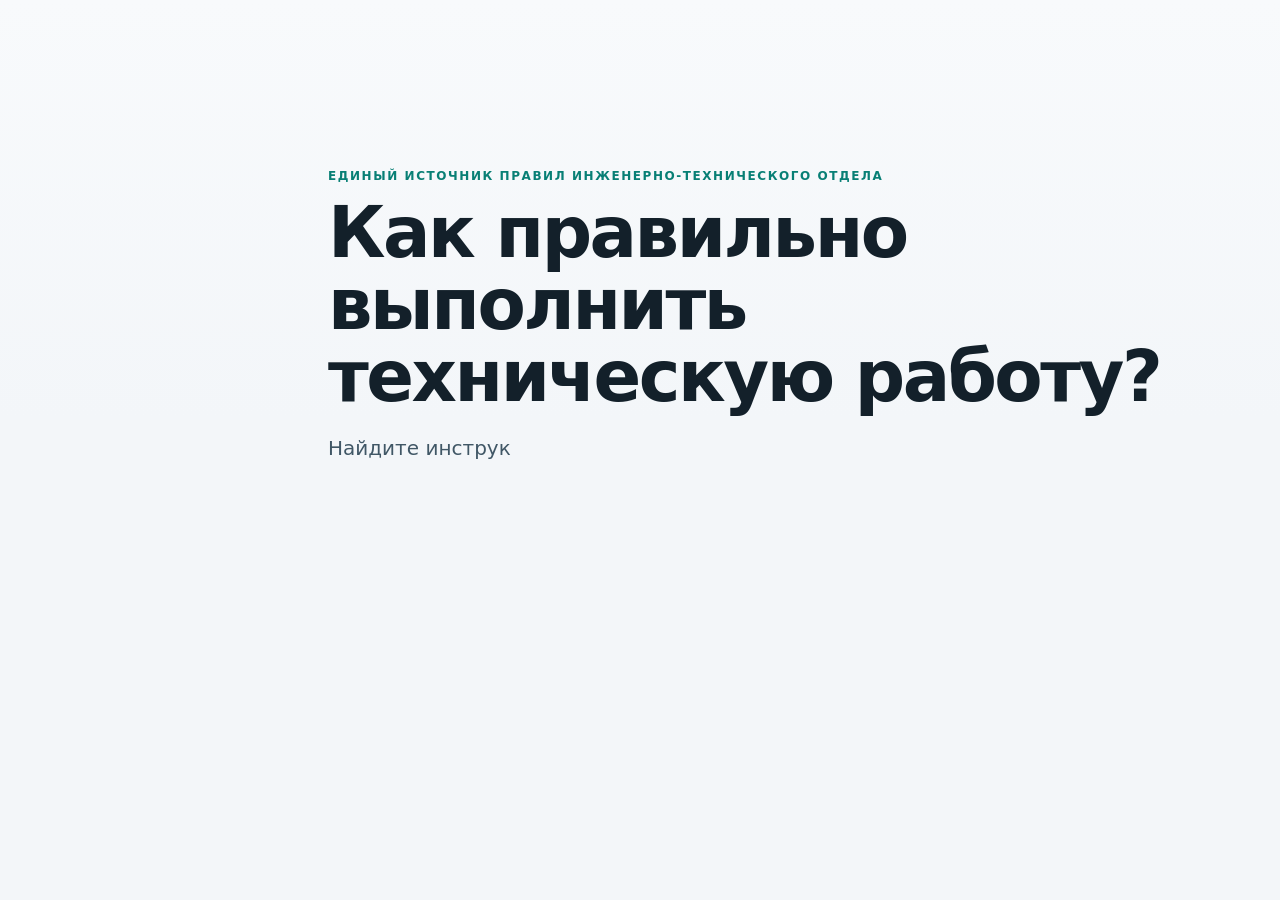
==== commit e220b1da: "Восстановить главную страницу после обрезки HTML" ====
--- a/index.html
+++ b/index.html
@@ -1 +1 @@
-<!doctype html><html lang="ru"><head><meta charset="utf-8"><meta name="viewport" content="width=device-width,initial-scale=1"><title>База знаний ИТО</title><link rel="stylesheet" href="assets/styles.css"><link rel="stylesheet" href="assets/readability-v14.css"></head><body><div data-header></div><div class="layout"><div data-sidebar></div><main class="main"><section class="knowledge-home-hero"><div class="eyebrow">Единый источник правил инженерно-технического отдела</div><h1>Как правильно выполнить техническую работу?</h1><p>Найдите инструкцию по процессу или инженерной системе. В каждой статье указаны входные данные, порядок действий, роли, результат, критерии приёмки и готовые задачи для проектного графика.</p><div class="knowledge-home-search"><span>⌕</+<!doctype html><html lang="ru"><head><meta charset="utf-8"><meta name="viewport" content="width=device-width,initial-scale=1"><title>База знаний ИТО</title><link rel="stylesheet" href="assets/styles.css"><link rel="stylesheet" href="assets/readability-v14.css"></head><body><div data-header></div><div class="layout"><div data-sidebar></div><main class="main"><section class="knowledge-home-hero"><div class="eyebrow">Единый источник правил инженерно-технического отдела</div><h1>Как правильно выполнить техническую работу?</h1><p>Найдите инструк
